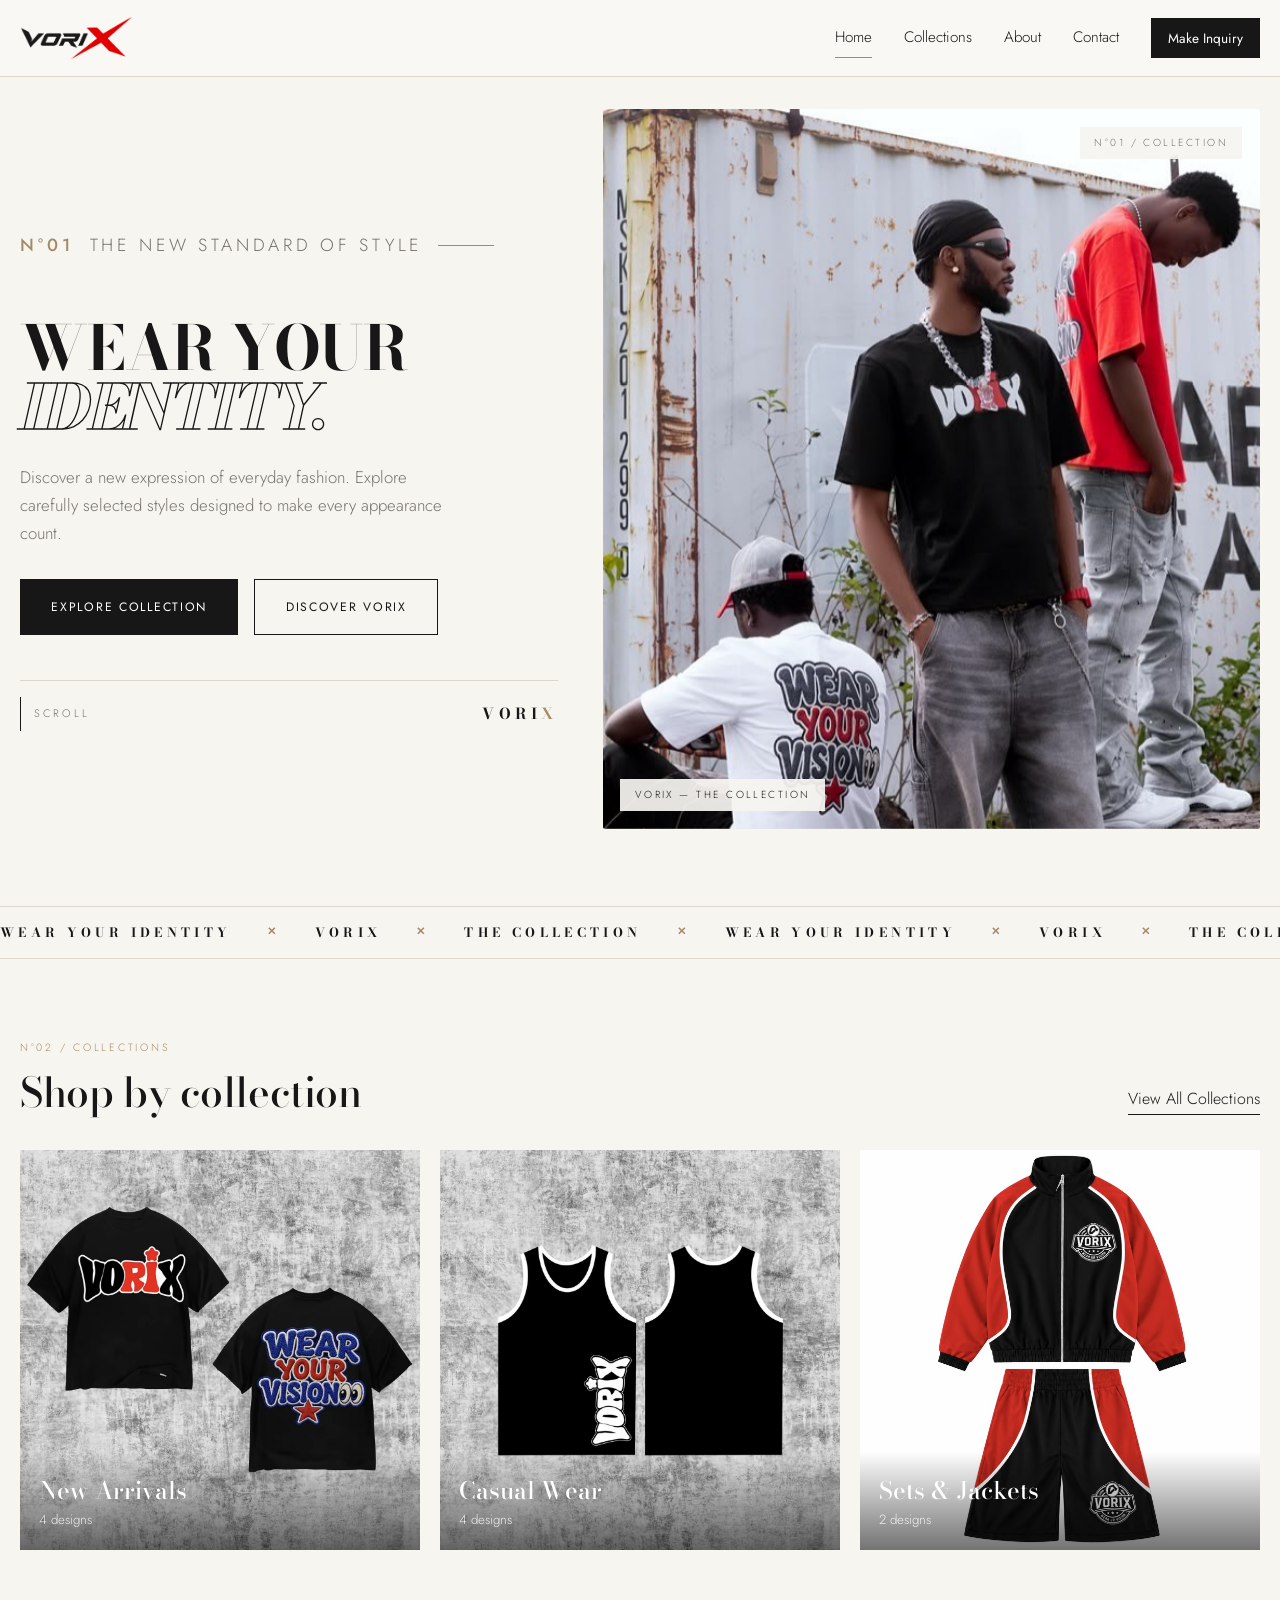
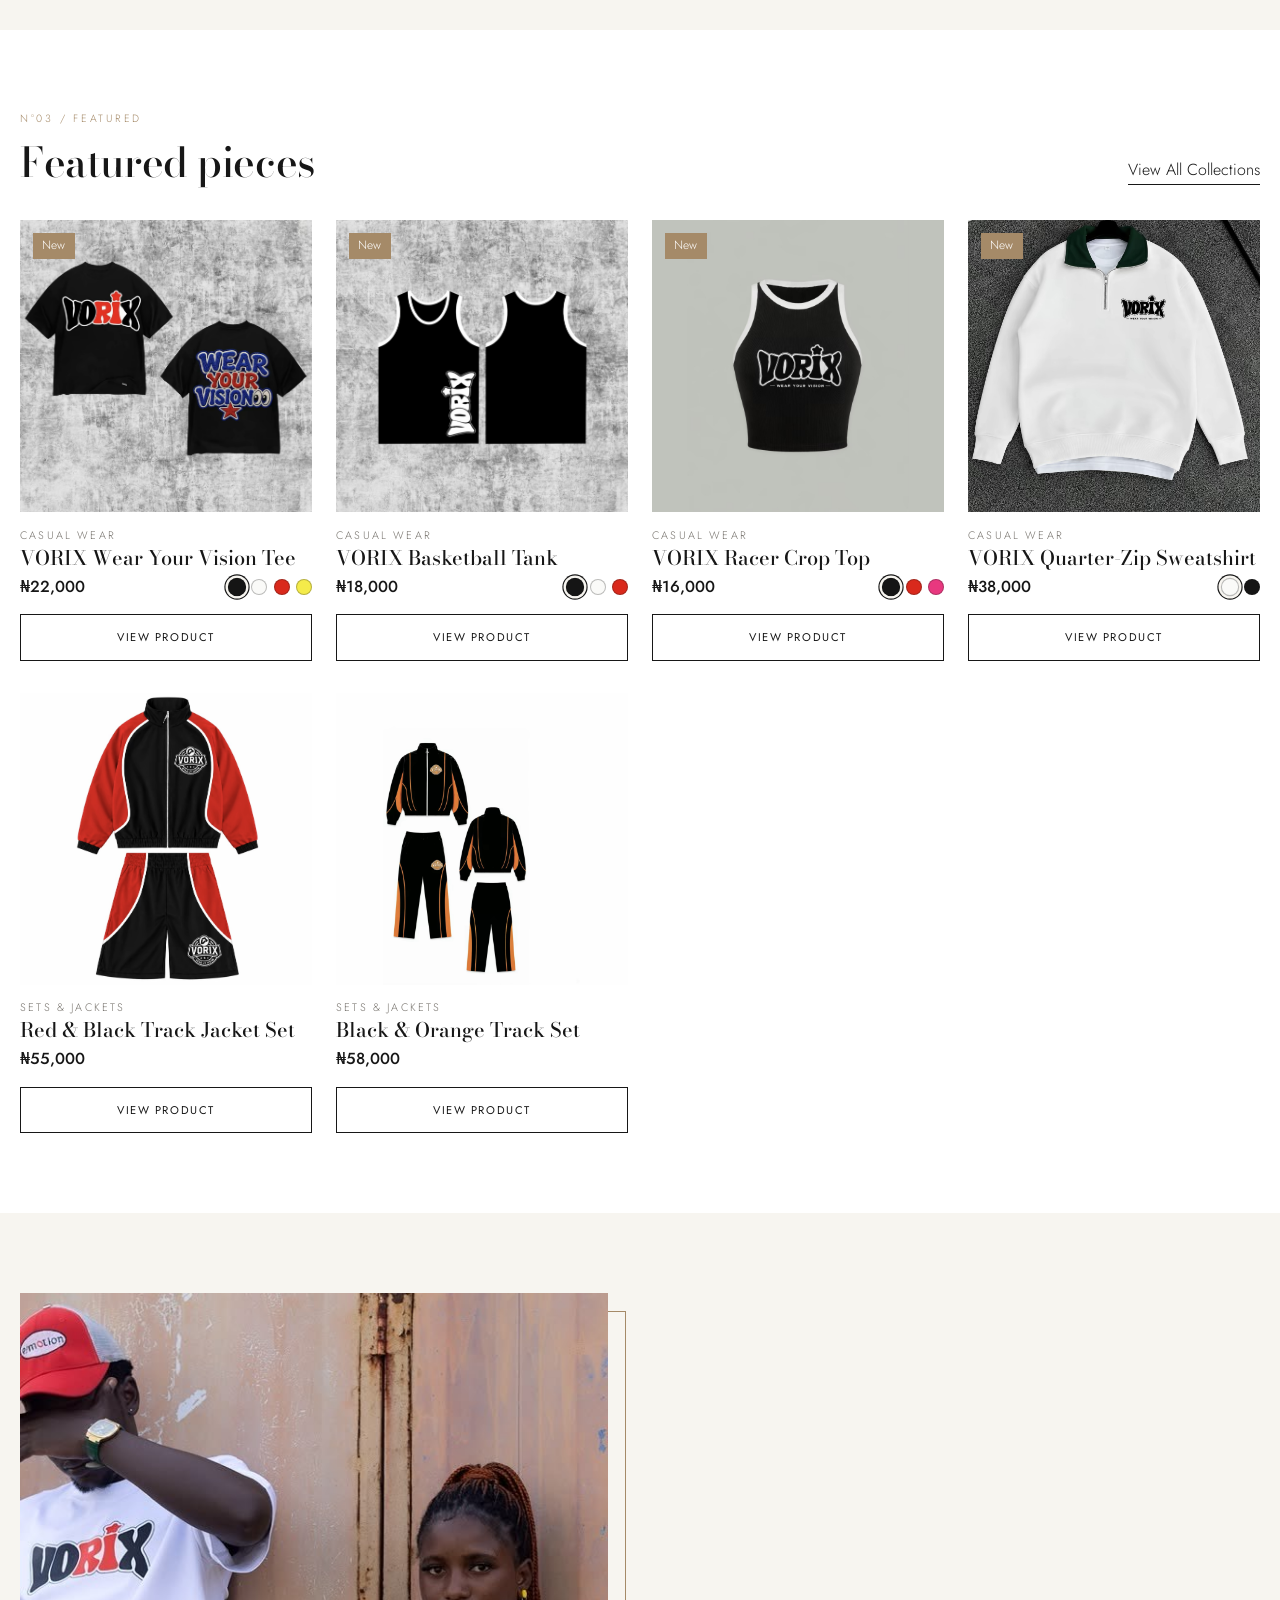
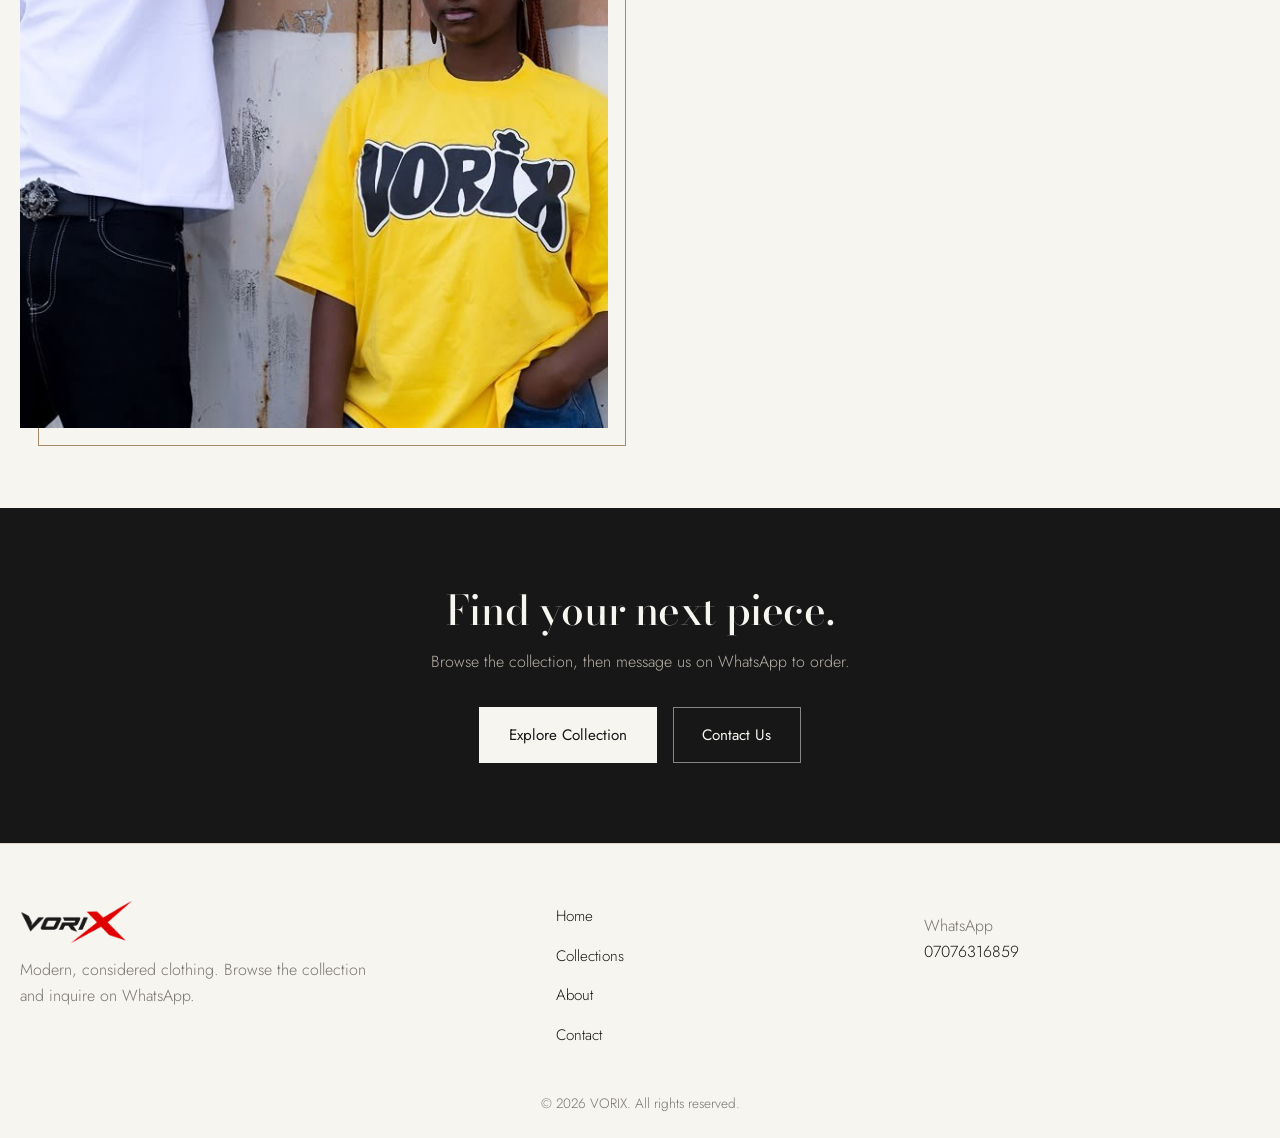
==== index.html @ 51e344a9 "Add files via upload" ====
<!DOCTYPE html>
<html lang="en">
<head>
<meta charset="UTF-8">
<meta name="viewport" content="width=device-width, initial-scale=1">
<title>VORIX | Modern Fashion</title>
<meta name="description" content="VORIX is a modern fashion label. Explore the collection and inquire on WhatsApp.">
<meta property="og:title" content="VORIX | Modern Fashion">
<meta property="og:description" content="VORIX is a modern fashion label. Explore the collection and inquire on WhatsApp.">
<meta property="og:type" content="website">
<meta property="og:image" content="assets/images/hero.jpg">
<link rel="icon" href="assets/icons/favicon.png">
<link rel="preconnect" href="https://fonts.googleapis.com">
<link rel="preconnect" href="https://fonts.gstatic.com" crossorigin>
<link href="https://fonts.googleapis.com/css2?family=Bodoni+Moda:ital,wght@0,500;0,700;1,500;1,700&family=Jost:wght@300;400;500&display=swap" rel="stylesheet">
<link rel="stylesheet" href="css/style.css">

<script>
function imgFallback(i){i.onerror=null;i.src='data:image/svg+xml;utf8,'+encodeURIComponent('<svg xmlns="http://www.w3.org/2000/svg" viewBox="0 0 400 500"><rect width="400" height="500" fill="#E8E2D9"/><text x="200" y="255" text-anchor="middle" font-family="Georgia,serif" font-size="28" letter-spacing="6" fill="#8A8178">VORIX</text></svg>');}
function fitImg(i){var t=i.naturalHeight/i.naturalWidth>1.18;i.classList.toggle('tall',t);i.parentElement.style.background=(t&&i.dataset.bg)?i.dataset.bg:'';}
function logoFallback(i){var s=document.createElement('span');s.className='wordmark';s.textContent='VORIX';i.replaceWith(s);}
</script>
</head>
<body>
<a class="skip" href="#main">Skip to content</a>
<header class="site-header">
  <div class="container bar">
    <a class="logo" href="index.html" aria-label="VORIX home"><img src="assets/images/logo.png" alt="VORIX" onerror="logoFallback(this)"></a>
    <nav id="nav" aria-label="Main">
      <a href="index.html" aria-current="page">Home</a>
      <a href="collections.html" >Collections</a>
      <a href="about.html" >About</a>
      <a href="contact.html" >Contact</a>
      <a class="btn btn-sm nav-cta" href="#" data-wa target="_blank" rel="noopener">Make Inquiry</a>
    </nav>
    <button class="menu-btn" aria-label="Menu" aria-expanded="false" aria-controls="nav"><span></span><span></span></button>
  </div>
</header>
<main id="main">
<section class="hero">
  <div class="hero-grid">
    <div class="hero-text">
      <p class="label a-fade"><b>N°01</b> The new standard of style</p>
      <h1><span class="ln">WEAR YOUR</span><span class="ln"><em>IDENTITY.</em></span></h1>
      <p class="sub">Discover a new expression of everyday fashion. Explore carefully selected styles designed to make every appearance count.</p>
      <div class="btn-row"><a class="btn" href="collections.html">Explore Collection</a><a class="btn btn-ghost" href="about.html">Discover VORIX</a></div>
      <div class="hero-foot"><a class="scroll" href="#shop" aria-label="Scroll to collections"><i></i>Scroll</a><span class="sig">VORI<b>X</b></span></div>
    </div>
    <figure class="hero-photo">
      <img src="assets/images/hero.jpg" alt="VORIX campaign: three models in black, white and red graphic tees in front of a shipping container" onerror="imgFallback(this)">
      <span class="idx">N°01 / Collection</span>
      <figcaption>VORIX — The Collection</figcaption>
    </figure>
  </div>
</section>
<div class="marquee" aria-hidden="true"><div class="track"><span>WEAR YOUR IDENTITY</span><i>✕</i><span>VORIX</span><i>✕</i><span>THE COLLECTION</span><i>✕</i><span>WEAR YOUR IDENTITY</span><i>✕</i><span>VORIX</span><i>✕</i><span>THE COLLECTION</span><i>✕</i><span>WEAR YOUR IDENTITY</span><i>✕</i><span>VORIX</span><i>✕</i><span>THE COLLECTION</span><i>✕</i><span>WEAR YOUR IDENTITY</span><i>✕</i><span>VORIX</span><i>✕</i><span>THE COLLECTION</span><i>✕</i><span>WEAR YOUR IDENTITY</span><i>✕</i><span>VORIX</span><i>✕</i><span>THE COLLECTION</span><i>✕</i><span>WEAR YOUR IDENTITY</span><i>✕</i><span>VORIX</span><i>✕</i><span>THE COLLECTION</span><i>✕</i></div></div>
<section class="section" id="shop"><div class="container">
  <div class="sec-head reveal"><div><span class="eyebrow">N°02 / Collections</span><h2>Shop by collection</h2></div><a class="link" href="collections.html">View All Collections</a></div>
  <div class="tiles" id="home-collections"></div>
</div></section>
<section class="section alt"><div class="container">
  <div class="sec-head reveal"><div><span class="eyebrow">N°03 / Featured</span><h2>Featured pieces</h2></div><a class="link" href="collections.html">View All Collections</a></div>
  <div class="grid" id="home-featured"></div>
</div></section>
<section class="section"><div class="container editorial">
  <div class="ed-img reveal"><img src="assets/images/brand/brand-01.jpg" alt="VORIX brand photography" loading="lazy" onerror="imgFallback(this)"></div>
  <div class="ed-text reveal"><span class="eyebrow">N°04 / The Brand</span><h2>The VORIX point of view</h2>
    <p>VORIX is built on a simple idea: what you wear should say something true about you. Our pieces pair everyday ease with a confident, contemporary edge, so you can dress with intent, whatever the day brings.</p>
    <a class="btn btn-ghost" href="about.html">About VORIX</a></div>
</div></section>
<section class="cta"><div class="container reveal"><h2>Find your next piece.</h2><p>Browse the collection, then message us on WhatsApp to order.</p>
  <div class="btn-row center"><a class="btn" href="collections.html">Explore Collection</a><a class="btn btn-ghost" href="contact.html">Contact Us</a></div></div></section>
</main>
<footer class="site-footer">
  <div class="container foot">
    <div><a class="logo" href="index.html"><img src="assets/images/logo.png" alt="VORIX" onerror="logoFallback(this)"></a>
      <p>Modern, considered clothing. Browse the collection and inquire on WhatsApp.</p></div>
    <nav aria-label="Footer"><a href="index.html">Home</a><a href="collections.html">Collections</a><a href="about.html">About</a><a href="contact.html">Contact</a></nav>
    <div><p>WhatsApp</p><a href="#" data-wa target="_blank" rel="noopener">07076316859</a></div>
  </div>
  <p class="copy">© <span class="year"></span> VORIX. All rights reserved.</p>
</footer>
<script src="js/products.js"></script>
<script src="js/main.js"></script>

</body>
</html>
---- css/style.css ----
:root{--bg:#FAF8F5;--ink:#1A1A1A;--stone:#6F675F;--sand:#E8E2D9;--line:#DDD6CC;--max:1280px}
*{box-sizing:border-box;margin:0}html{scroll-behavior:smooth}
body{font:300 1rem/1.65 Jost,system-ui,sans-serif;background:var(--bg);color:var(--ink);overflow-x:hidden}
img{display:block;max-width:100%}a{color:inherit;text-decoration:none}
h1,h2,h3{font-family:"Bodoni Moda",Georgia,serif;font-weight:500;line-height:1.1}
h1{font-size:clamp(2.8rem,6vw,5rem)}h2{font-size:clamp(1.8rem,3.2vw,2.6rem)}h3{font-size:1.3rem}
.container{width:min(100% - 2.5rem,var(--max));margin-inline:auto}
.muted{color:var(--stone);font-size:.9rem}
:focus-visible{outline:2px solid var(--ink);outline-offset:3px}
.skip{position:absolute;left:-999px}.skip:focus{left:1rem;top:1rem;background:#fff;padding:.5rem;z-index:99}
.site-header{position:sticky;top:0;z-index:50;background:rgba(250,248,245,.94);backdrop-filter:blur(8px);border-bottom:1px solid var(--line)}
.bar{display:flex;align-items:center;justify-content:space-between;height:76px}
.logo img{height:44px;width:auto}.wordmark{font:500 1.6rem "Bodoni Moda",serif;letter-spacing:.35em}
nav{display:flex;align-items:center;gap:2rem}nav a{font-size:.95rem;padding:.25rem 0;border-bottom:1px solid transparent;transition:border-color .25s}
nav a:hover,nav a[aria-current]{border-color:var(--ink)}nav a.btn{border:1px solid var(--ink)}
.btn{display:inline-block;background:var(--ink);color:#fff;padding:.9rem 1.8rem;border:1px solid var(--ink);font-weight:400;cursor:pointer;font-family:inherit;font-size:.95rem;transition:background .25s,color .25s}
.btn:hover{background:transparent;color:var(--ink)}.btn-ghost{background:transparent;color:var(--ink)}.btn-ghost:hover{background:var(--ink);color:#fff}
.btn-sm{padding:.5rem 1rem;font-size:.85rem}nav a.btn:hover{border-color:var(--ink)}
.btn-row{display:flex;gap:1rem;flex-wrap:wrap}.center{justify-content:center}
.link{border-bottom:1px solid var(--ink);padding-bottom:1px}
.menu-btn{display:none;background:none;border:0;width:40px;height:40px;cursor:pointer;position:relative}
.menu-btn span{position:absolute;left:8px;right:8px;height:1.5px;background:var(--ink);transition:transform .3s}
.menu-btn span:first-child{top:15px}.menu-btn span:last-child{top:23px}
.menu-btn[aria-expanded=true] span:first-child{transform:translateY(4px) rotate(45deg)}.menu-btn[aria-expanded=true] span:last-child{transform:translateY(-4px) rotate(-45deg)}
.hero{padding:2.5rem 0 4rem}.hero-grid{display:grid;grid-template-columns:1fr 1.1fr;gap:4rem;align-items:center}
.hero-text p{margin:1.5rem 0 2rem;max-width:30rem;color:var(--stone);font-size:1.1rem}
.hero-img{aspect-ratio:4/5;max-height:80vh;overflow:hidden;background:var(--sand)}.hero-img img{width:100%;height:100%;object-fit:cover;object-position:center top}
.section{padding:5rem 0}.alt{background:#fff}
.sec-head{display:flex;justify-content:space-between;align-items:baseline;gap:1rem;margin-bottom:2.2rem}
.tiles{display:grid;grid-template-columns:repeat(auto-fit,minmax(220px,1fr));gap:1.25rem}
.tile{position:relative;aspect-ratio:3/4;overflow:hidden;background:var(--sand)}
.tile img,.card-img img{width:100%;height:100%;object-fit:cover;transition:transform .8s ease}
.tile:hover img,.card:hover .card-img img{transform:scale(1.05)}
.tile-text{position:absolute;inset:auto 0 0;padding:1.2rem;color:#fff;background:linear-gradient(transparent,rgba(0,0,0,.55));display:flex;flex-direction:column}
.tile-text strong{font:500 1.5rem "Bodoni Moda",serif}.tile-text small{opacity:.85}
.grid{display:grid;grid-template-columns:repeat(4,1fr);gap:2rem 1.5rem}
.card-img{display:block;position:relative;aspect-ratio:3/4;overflow:hidden;background:var(--sand)}
.tag{position:absolute;top:.8rem;left:.8rem;background:var(--bg);font-size:.75rem;padding:.2rem .6rem}
.card-body{padding-top:.9rem}.card-body h3{margin:.15rem 0 .3rem}.price{font-weight:500}.avail{font-size:.85rem;color:var(--stone)}
.card-actions{display:flex;align-items:center;justify-content:space-between;gap:.5rem;margin-top:.9rem;flex-wrap:wrap}
.editorial{display:grid;grid-template-columns:1fr 1fr;gap:4rem;align-items:center}
.ed-img{aspect-ratio:4/5;overflow:hidden;background:var(--sand)}.ed-img img{width:100%;height:100%;object-fit:cover}
.ed-text p{margin:1.2rem 0 2rem;max-width:30rem;color:var(--stone)}
.cta{background:var(--sand);text-align:center;padding:5rem 0}.cta p{margin:1rem 0 2rem;color:var(--stone)}
.site-footer{border-top:1px solid var(--line);padding:3.5rem 0 1.5rem}
.foot{display:grid;grid-template-columns:1.5fr 1fr 1fr;gap:2rem}.foot p{color:var(--stone);margin-top:.8rem;max-width:22rem}
.foot nav{flex-direction:column;align-items:flex-start;gap:.4rem}.foot a:hover{text-decoration:underline}
.copy{text-align:center;margin-top:2.5rem;font-size:.85rem;color:var(--stone)}
.reveal{opacity:0;transform:translateY(16px);transition:opacity .7s ease,transform .7s ease}.reveal.in{opacity:1;transform:none}
@media(max-width:1000px){.grid{grid-template-columns:repeat(3,1fr)}}
@media(max-width:820px){
 .menu-btn{display:block}
 nav{position:absolute;top:76px;left:0;right:0;background:var(--bg);flex-direction:column;align-items:flex-start;padding:0 1.25rem;gap:1.2rem;max-height:0;overflow:hidden;border-bottom:1px solid transparent;transition:max-height .35s ease,padding .35s}
 nav.open{max-height:420px;padding:1.5rem 1.25rem;border-color:var(--line)}
 .hero-grid,.editorial{grid-template-columns:1fr;gap:2rem}.hero-img{max-height:none;order:-1}
 .grid{grid-template-columns:repeat(2,1fr);gap:1.5rem 1rem}.foot{grid-template-columns:1fr}.section{padding:3.5rem 0}
 .tiles{grid-template-columns:repeat(2,1fr)}
}
@media(max-width:480px){.btn-row .btn{flex:1;text-align:center}.card-actions .btn{flex:1;text-align:center}}
@media(prefers-reduced-motion:reduce){html{scroll-behavior:auto}*{transition:none!important}.reveal{opacity:1;transform:none}}
:root{--red:#D80000}
.tag{background:var(--red);color:#fff}
.link:hover,.tile:hover strong{color:var(--red)}.link:hover{border-color:var(--red)}
nav a:hover,nav a[aria-current]{border-color:var(--red)}
.hero-img img{object-position:center 30%}
.card-body h3{font-size:1.25rem}
@media(max-width:480px){.logo img{height:38px}}

/* ===== Premium palette + hero (art-directed) ===== */
:root{--bg:#F7F5F0;--ink:#171717;--stone:#77736D;--bronze:#A58A68;--display:"Bodoni Moda",Georgia,serif}
.tag{background:var(--bronze)}
.link:hover,.tile:hover strong{color:var(--bronze)}.link:hover{border-color:var(--bronze)}
nav a:hover,nav a[aria-current]{border-color:var(--bronze)}
h1,h2{letter-spacing:-.01em}
.hero{padding:clamp(1.25rem,2.5vw,2.25rem) 0 clamp(3rem,6vw,5rem)}
.hero-grid{display:grid;grid-template-columns:45fr 55fr;gap:clamp(1.5rem,3.5vw,4rem);width:min(100% - 2.5rem,1560px);margin-inline:auto;min-height:clamp(560px,80vh,880px);align-items:stretch}
.hero-text{display:flex;flex-direction:column;justify-content:center;min-width:0;padding:.5rem 0}
.label{display:flex;align-items:center;gap:1rem;font-size:.7rem;letter-spacing:.28em;text-transform:uppercase;color:var(--stone)}
.label b{color:var(--bronze);font-weight:500}.label::after{content:"";height:1px;width:56px;background:var(--bronze)}
.hero h1{font-family:var(--display);font-weight:700;font-size:clamp(2.5rem,5.2vw,6.2rem);line-height:.96;letter-spacing:-.02em;margin:1.7rem 0}
.hero h1 .ln{display:block;white-space:nowrap}
.hero h1 em{font-style:italic;color:transparent;-webkit-text-stroke:1.3px var(--ink)}
.hero .sub{max-width:28rem;color:var(--stone);font-size:1.05rem;margin:0 0 2rem}
.hero .btn{text-transform:uppercase;letter-spacing:.14em;font-size:.76rem;padding:1.05rem 1.9rem}
.hero-foot{display:flex;align-items:center;justify-content:space-between;margin-top:clamp(2rem,5vh,3.5rem);padding-top:1rem;border-top:1px solid var(--line);font-size:.68rem;letter-spacing:.28em;text-transform:uppercase;color:var(--stone)}
.scroll{display:flex;align-items:center;gap:.8rem}.scroll i{display:block;width:1px;height:34px;background:var(--ink);transform-origin:top;animation:drop 2.4s ease-in-out infinite}
.sig{font-family:var(--display);font-weight:700;font-size:.95rem;letter-spacing:.3em;color:var(--ink)}.sig b{color:var(--bronze)}
.hero-photo{position:relative;margin:0;overflow:hidden;border-radius:2px;background:var(--sand);min-height:420px}
.hero-photo img{position:absolute;inset:0;width:100%;height:100%;object-fit:cover;object-position:center 42%}
.hero-photo figcaption,.hero-photo .idx{position:absolute;background:rgba(247,245,240,.93);color:var(--ink);font-size:.64rem;letter-spacing:.24em;text-transform:uppercase;padding:.5rem .9rem}
.hero-photo figcaption{left:1.1rem;bottom:1.1rem}.hero-photo .idx{right:1.1rem;top:1.1rem;color:var(--stone)}
@keyframes up{from{opacity:0;transform:translateY(22px)}to{opacity:1;transform:none}}
@keyframes fade{from{opacity:0}to{opacity:1}}
@keyframes wipe{from{clip-path:inset(0 0 100% 0)}to{clip-path:inset(0)}}
@keyframes zoom{from{transform:scale(1.08)}to{transform:none}}
@keyframes drop{0%{transform:scaleY(0)}55%{transform:scaleY(1);opacity:1}100%{transform:scaleY(1);opacity:0}}
.label{animation:fade .8s .1s both}
.hero h1 .ln:nth-child(1){animation:up .9s .3s both}.hero h1 .ln:nth-child(2){animation:up .9s .45s both}
.hero .sub{animation:up .8s .7s both}.hero .btn-row{animation:up .8s .85s both}.hero-foot{animation:fade 1s 1.1s both}
.hero-photo{animation:wipe 1.2s .35s cubic-bezier(.7,0,.2,1) both}.hero-photo img{animation:zoom 1.8s .35s ease-out both}
@media(max-width:820px){
 .hero-grid{grid-template-columns:1fr;min-height:0;gap:1.75rem}
 .hero h1{font-size:clamp(2.4rem,11vw,4.2rem);margin:1.2rem 0}
 .hero-photo{aspect-ratio:4/5;min-height:0}.hero-foot .scroll{display:none}.hero-foot{margin-top:1.5rem}
}
@media(prefers-reduced-motion:reduce){.hero *,.hero-photo,.label{animation:none!important}}
.hero-grid{width:min(100% - 2.5rem,var(--max))}
.hero h1{font-size:clamp(2.5rem,4.8vw,5.6rem)}
.label{font-size:.66rem;letter-spacing:.22em;white-space:nowrap}
@media(max-width:820px){.label{white-space:normal;line-height:1.6}.label::after{display:none}.hero h1{font-size:clamp(2.4rem,11vw,4.2rem)}}

/* ===== Premium enhancement pass ===== */
body{animation:fade .6s both}
.eyebrow{display:block;font-size:.66rem;letter-spacing:.26em;text-transform:uppercase;color:var(--bronze);margin-bottom:.8rem}
.site-header{transition:box-shadow .3s}.site-header.scrolled{box-shadow:0 8px 28px rgba(23,23,23,.07)}
nav a:not(.btn){position:relative;border-bottom:0!important}
nav a:not(.btn)::after{content:"";position:absolute;left:0;right:0;bottom:-3px;height:1px;background:var(--bronze);transform:scaleX(0);transform-origin:left;transition:transform .35s}
nav a:not(.btn):hover::after,nav a[aria-current]::after{transform:scaleX(1)}
.marquee{border-block:1px solid var(--line);overflow:hidden;padding:.95rem 0}
.track{display:flex;width:max-content;animation:slide 40s linear infinite}
.track span,.track i{white-space:nowrap;padding-right:2.2rem;font-family:var(--display);font-weight:700;font-size:.8rem;letter-spacing:.34em}
.track i{font-style:normal;color:var(--bronze);font-size:.7rem}
@keyframes slide{to{transform:translateX(-50%)}}
.sec-head h2{margin:0}.sec-head{align-items:flex-end}
.tile-text strong::after{content:" →";opacity:0;margin-left:-.5em;transition:opacity .3s,margin .3s}
.tile:hover .tile-text strong::after{opacity:1;margin-left:0}
.card-img::after{content:"View details";position:absolute;inset:auto 0 0;padding:.85rem;text-align:center;background:rgba(247,245,240,.94);font-size:.64rem;letter-spacing:.24em;text-transform:uppercase;transform:translateY(100%);transition:transform .35s ease}
.card:hover .card-img::after{transform:none}
@media(hover:none){.card-img::after{display:none}}
.card-body .muted{font-size:.68rem;letter-spacing:.2em;text-transform:uppercase}
.card-actions .link{font-size:.7rem;letter-spacing:.16em;text-transform:uppercase}
.card-actions .btn{text-transform:uppercase;letter-spacing:.12em;font-size:.66rem}
.ed-img{position:relative;overflow:visible;isolation:isolate}
.ed-img::before{content:"";position:absolute;inset:1.1rem -1.1rem -1.1rem 1.1rem;border:1px solid var(--bronze);z-index:-1}
.ed-img img{aspect-ratio:4/5}
.ed-text .eyebrow{margin-bottom:1rem}
.cta{background:var(--ink);color:var(--bg)}.cta p{color:#B9B3A9}
.cta .btn{background:var(--bg);color:var(--ink);border-color:var(--bg)}.cta .btn:hover{background:transparent;color:var(--bg)}
.cta .btn-ghost{background:transparent;color:var(--bg);border-color:rgba(247,245,240,.5)}.cta .btn-ghost:hover{background:var(--bg);color:var(--ink)}
.page-head{border-bottom:1px solid var(--line);margin-bottom:2.5rem;padding-bottom:3rem!important}
.page-head h1{text-transform:uppercase}
@media(max-width:820px){.ed-img::before{inset:.8rem -.8rem -.8rem .8rem}.sec-head{flex-wrap:wrap}}
@media(prefers-reduced-motion:reduce){body,.track{animation:none!important}}

/* ===== Colour-variant cards ===== */
.card-img{aspect-ratio:1/1}.tile{aspect-ratio:1/1}
.card-img img,.tile img{object-fit:cover}
.card-img img.tall,.tile img.tall{object-fit:contain}
.card-img::after{display:none}
.row{display:flex;justify-content:space-between;align-items:center;gap:.6rem;margin:.2rem 0 0}
.dots{display:flex;align-items:center;gap:.4rem}
.dot{width:16px;height:16px;border-radius:50%;border:1px solid rgba(23,23,23,.28);padding:0;cursor:pointer;transition:transform .2s,box-shadow .2s}
.dot:hover,.dot.on{transform:scale(1.15);box-shadow:0 0 0 2px var(--bg),0 0 0 3px var(--ink)}
.more{font-size:.72rem;color:var(--stone)}
.btn-block{display:block;width:100%;text-align:center;margin-top:.9rem;text-transform:uppercase;letter-spacing:.14em;font-size:.7rem;padding:.8rem 1rem}
body.lock{overflow:hidden}
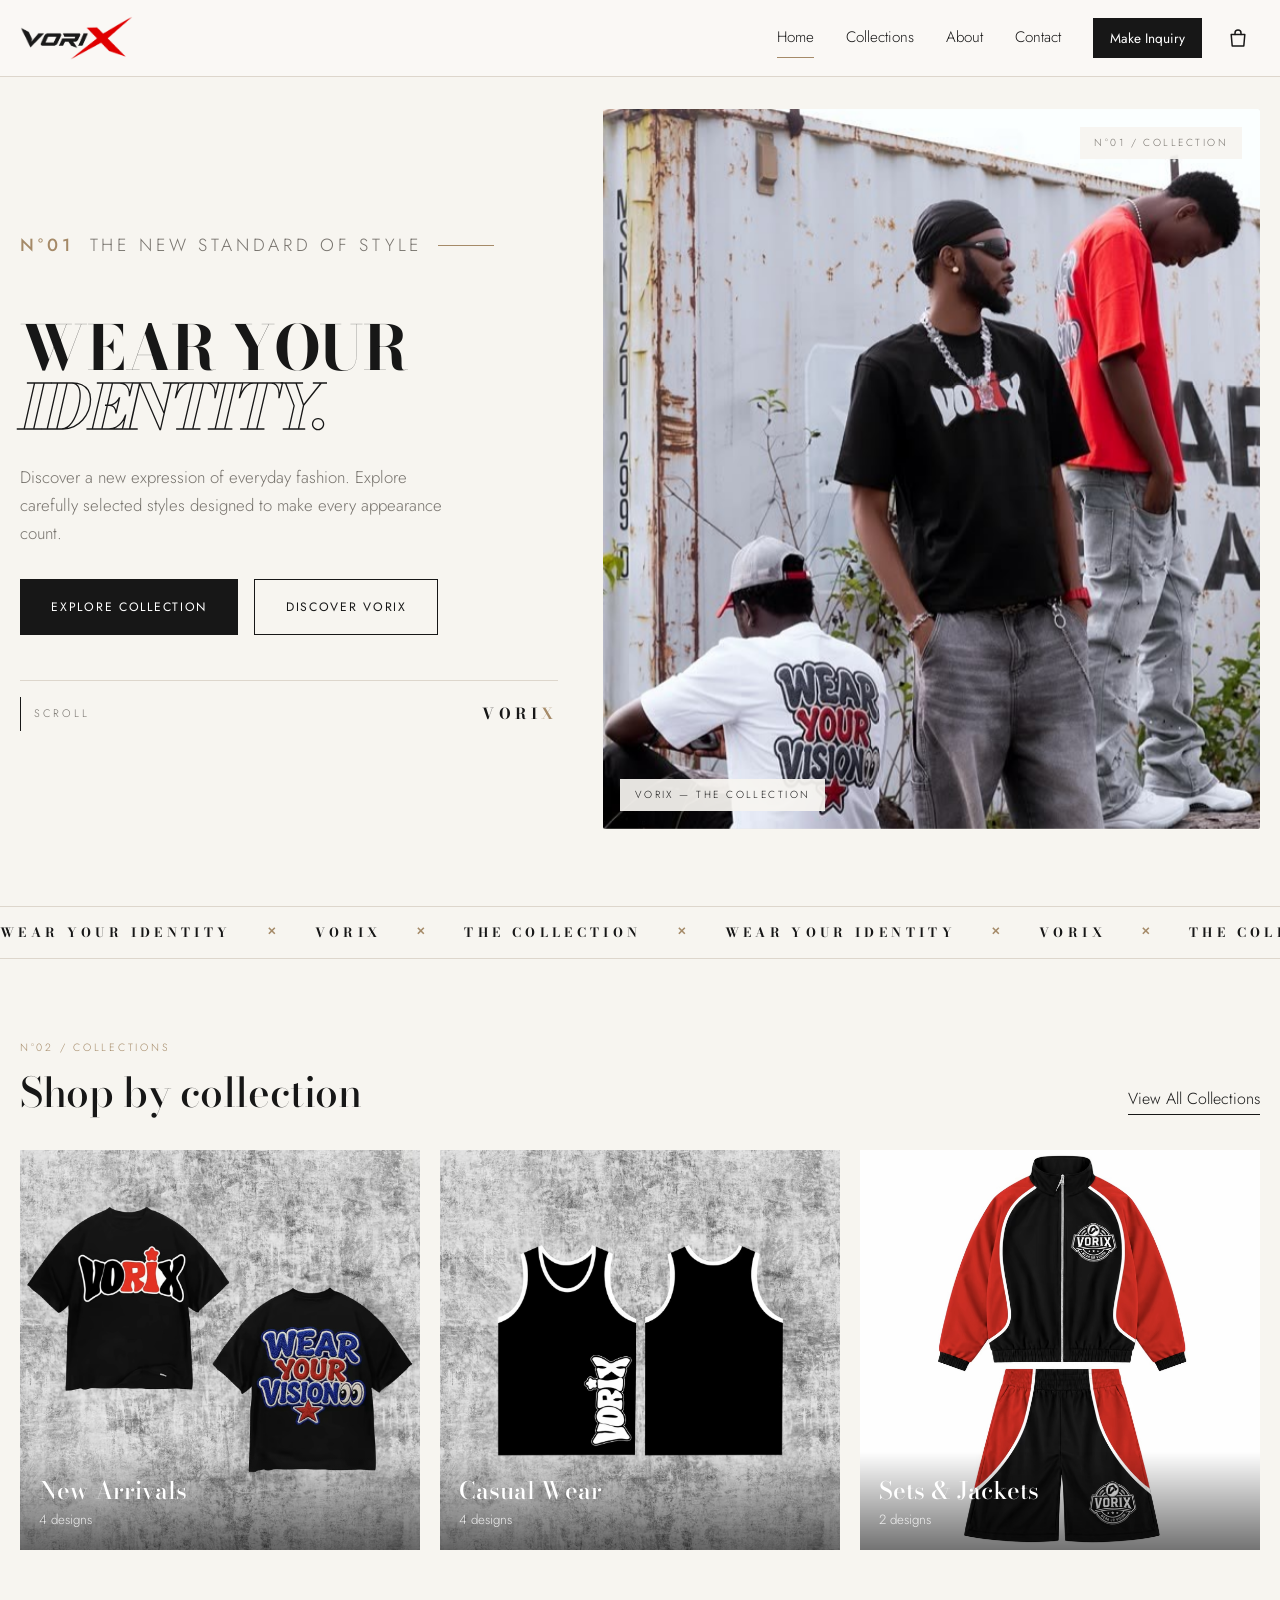
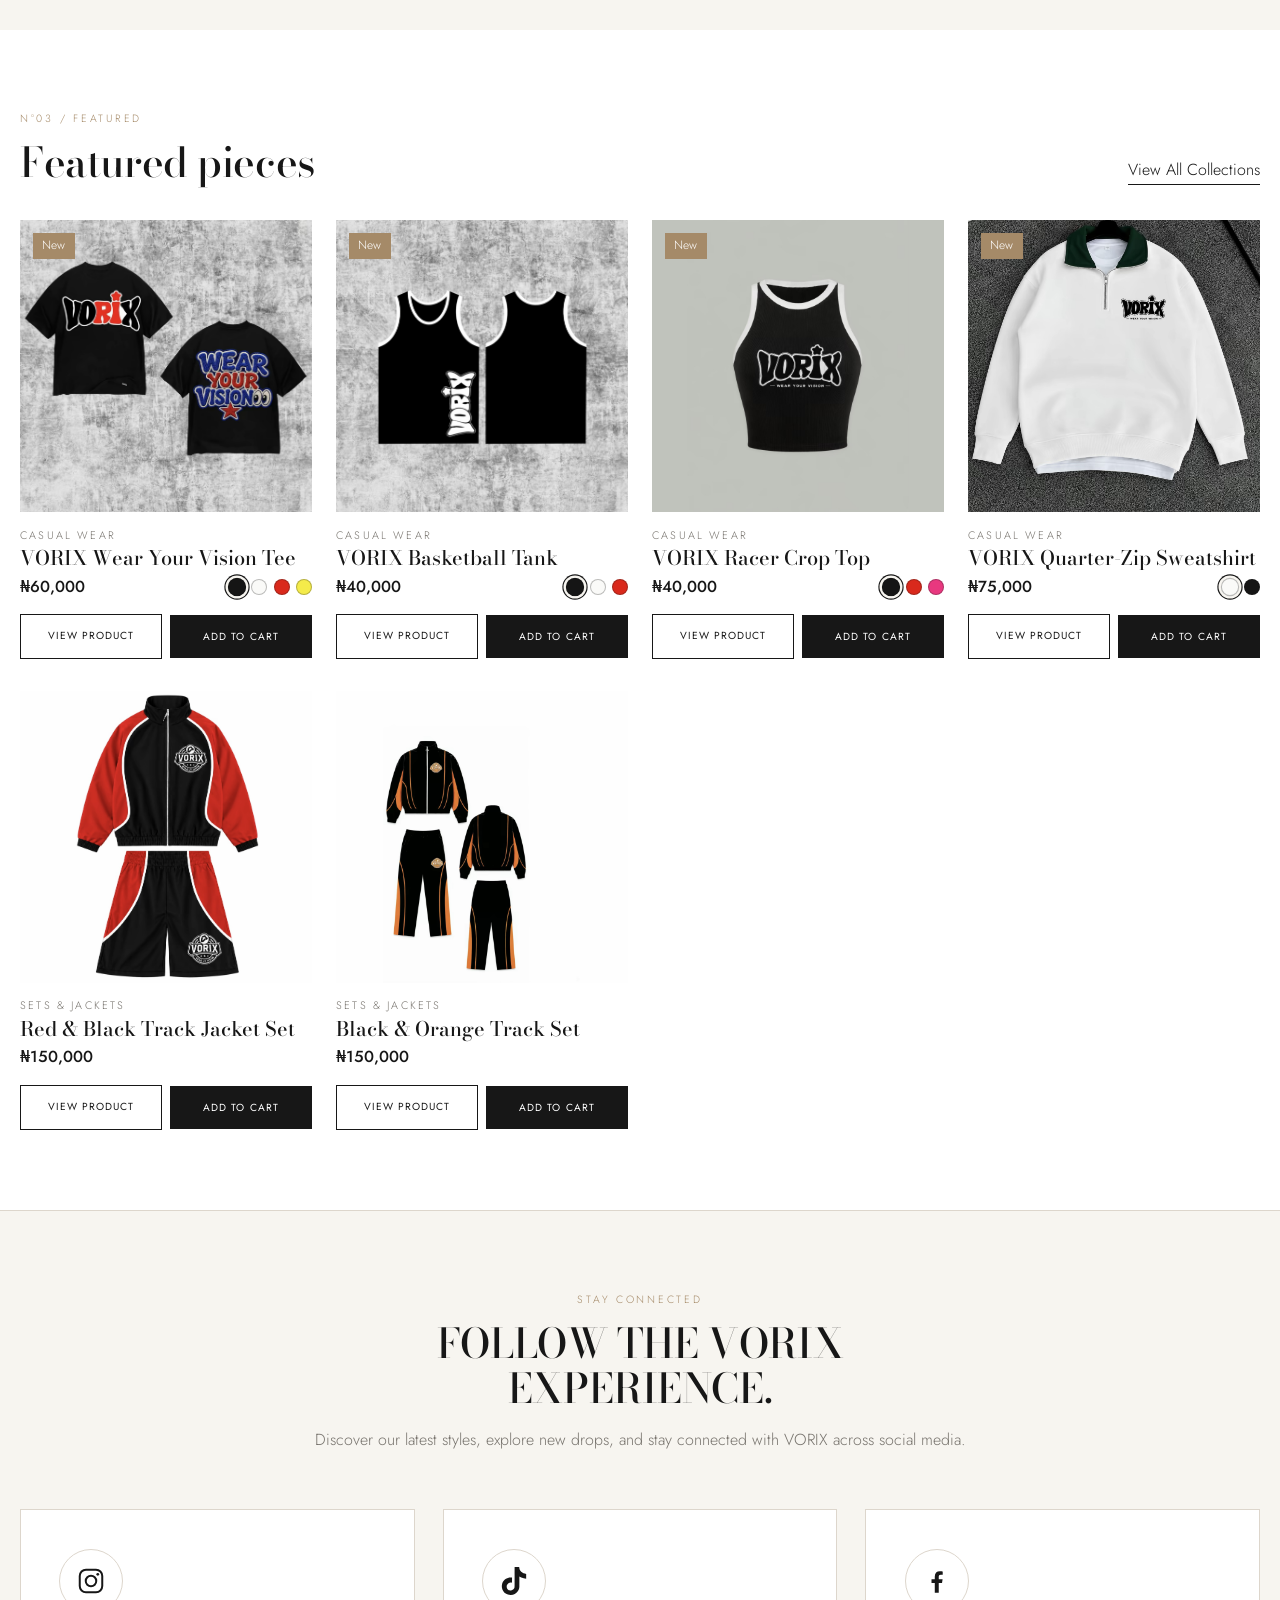
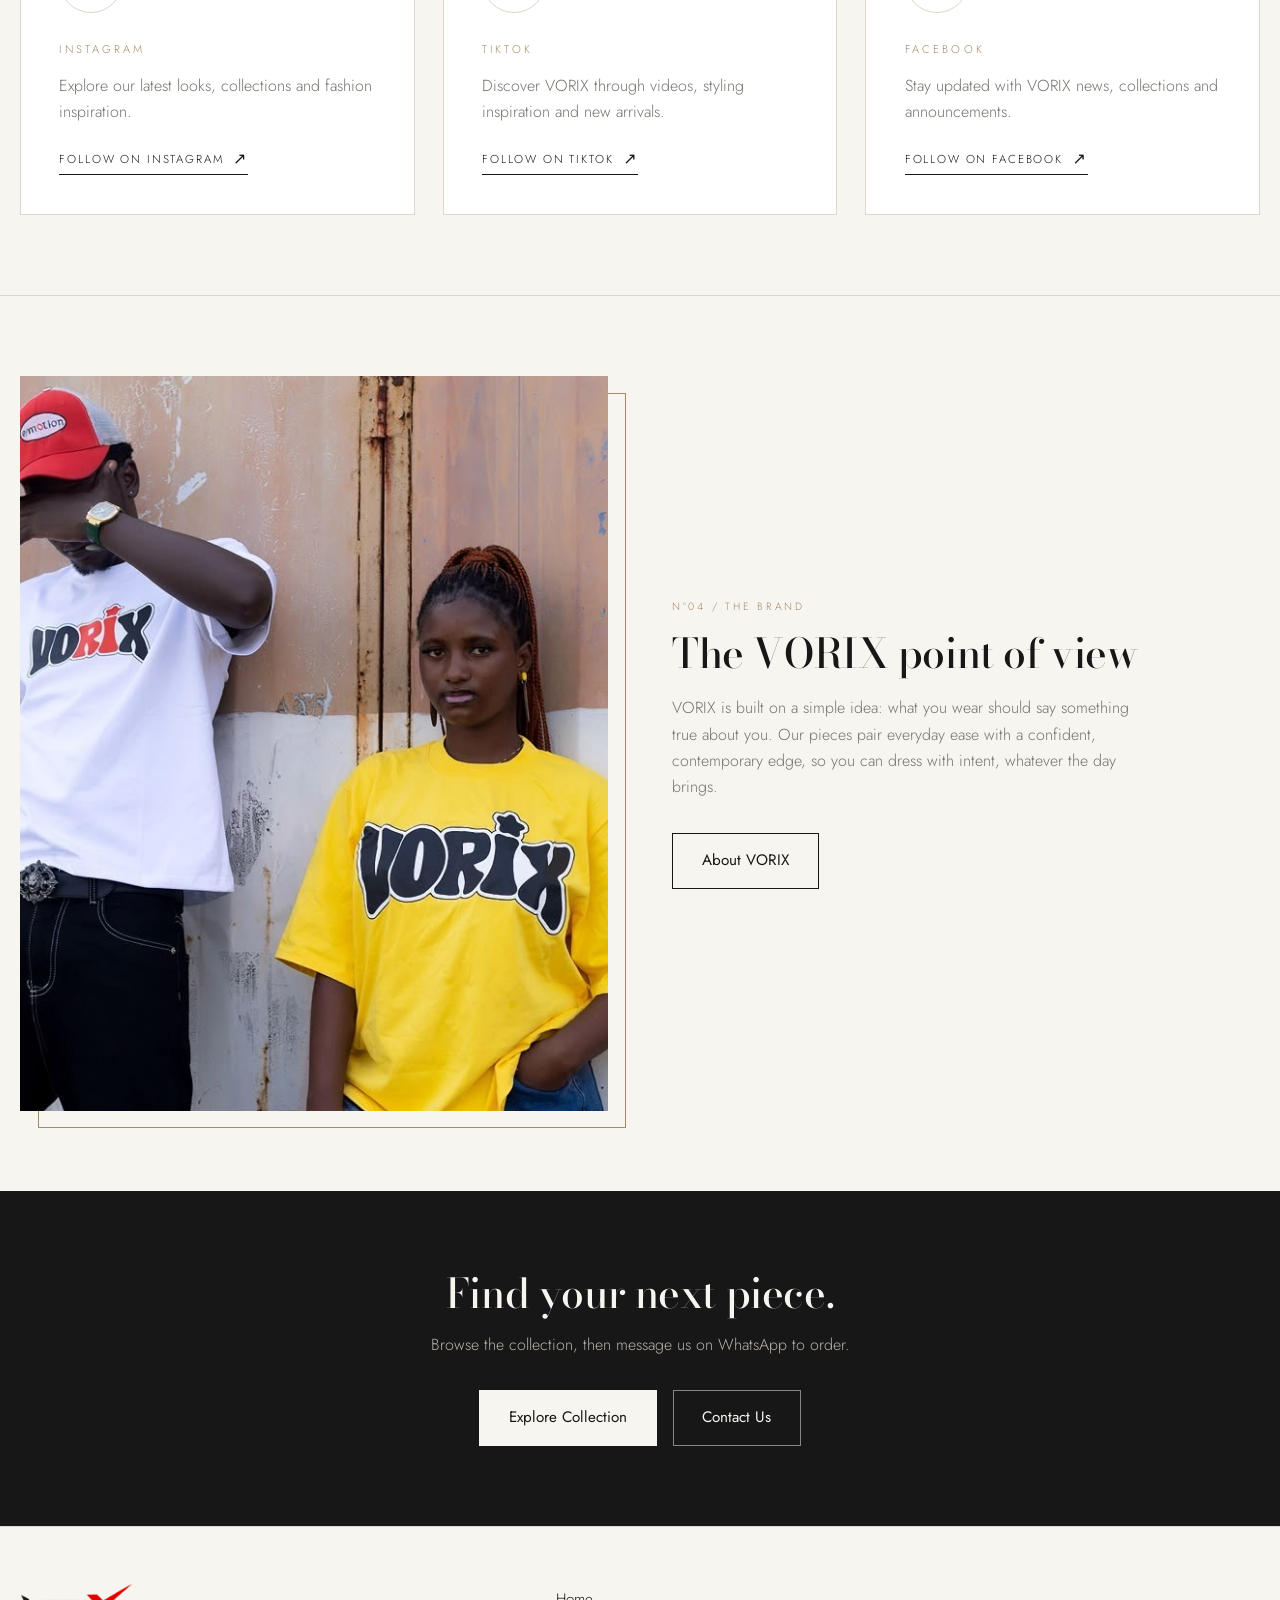
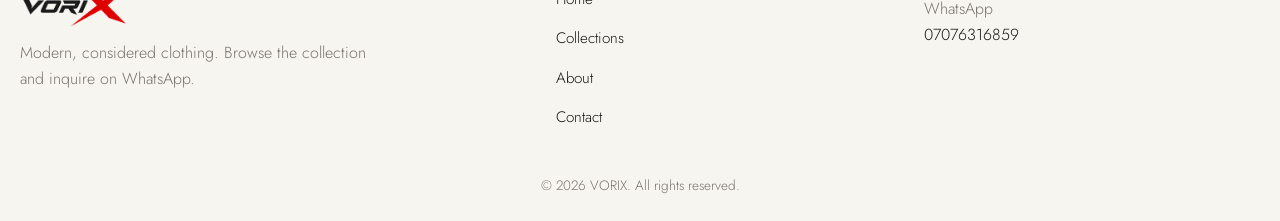
==== commit ded2f45c: "Add files via upload" ====
--- a/index.html
+++ b/index.html
@@ -33,6 +33,7 @@
       <a href="contact.html" >Contact</a>
       <a class="btn btn-sm nav-cta" href="#" data-wa target="_blank" rel="noopener">Make Inquiry</a>
     </nav>
+    <a class="cart-link" href="cart.html" aria-label="Shopping bag, empty"><svg viewBox="0 0 24 24" width="24" height="24" fill="none" stroke="currentColor" stroke-width="1.5" stroke-linecap="round" stroke-linejoin="round" aria-hidden="true" focusable="false"><path d="M5.2 8.5h13.6l-1 11.5H6.2l-1-11.5z"/><path d="M9 8.5V7a3 3 0 0 1 6 0v1.5"/></svg><span class="cart-badge" hidden>0</span></a>
     <button class="menu-btn" aria-label="Menu" aria-expanded="false" aria-controls="nav"><span></span><span></span></button>
   </div>
 </header>
@@ -62,6 +63,30 @@
   <div class="sec-head reveal"><div><span class="eyebrow">N°03 / Featured</span><h2>Featured pieces</h2></div><a class="link" href="collections.html">View All Collections</a></div>
   <div class="grid" id="home-featured"></div>
 </div></section>
+<section class="section social" id="social" aria-labelledby="social-title"><div class="container">
+  <div class="soc-head reveal"><span class="eyebrow">STAY CONNECTED</span><h2 id="social-title">FOLLOW THE VORIX EXPERIENCE.</h2>
+    <p>Discover our latest styles, explore new drops, and stay connected with VORIX across social media.</p></div>
+  <div class="soc-grid">
+    <a class="soc-card reveal" data-social="instagram" href="https://www.instagram.com/" target="_blank" rel="noopener noreferrer" aria-label="Follow VORIX on Instagram, opens in a new tab">
+      <span class="soc-icon"><svg viewBox="0 0 24 24" width="30" height="30" fill="none" stroke="currentColor" stroke-width="1.6" stroke-linecap="round" stroke-linejoin="round" aria-hidden="true" focusable="false"><rect x="3" y="3" width="18" height="18" rx="5"/><circle cx="12" cy="12" r="4.2"/><circle cx="17.4" cy="6.6" r="1.1" fill="currentColor" stroke="none"/></svg></span>
+      <span class="soc-name">INSTAGRAM</span>
+      <span class="soc-text">Explore our latest looks, collections and fashion inspiration.</span>
+      <span class="soc-cta">Follow on Instagram <b aria-hidden="true">&#8599;</b></span>
+    </a>
+    <a class="soc-card reveal" data-social="tiktok" href="https://www.tiktok.com/" target="_blank" rel="noopener noreferrer" aria-label="Follow VORIX on TikTok, opens in a new tab">
+      <span class="soc-icon"><svg viewBox="0 0 24 24" width="28" height="28" fill="currentColor" aria-hidden="true" focusable="false"><path d="M12.53.02c1.31-.02 2.61-.01 3.91-.02.08 1.53.63 3.09 1.75 4.17 1.12 1.11 2.7 1.62 4.24 1.79v4.03c-1.44-.05-2.89-.35-4.2-.97-.57-.26-1.1-.59-1.62-.93-.01 2.92.01 5.84-.02 8.75-.08 1.4-.54 2.79-1.35 3.94-1.31 1.92-3.58 3.17-5.91 3.21-1.43.08-2.86-.31-4.08-1.03-2.02-1.19-3.44-3.37-3.65-5.71-.02-.5-.03-1-.01-1.49.18-1.9 1.12-3.72 2.58-4.96 1.66-1.44 3.98-2.13 6.15-1.72.02 1.48-.04 2.96-.04 4.44-.99-.32-2.15-.23-3.02.37-.63.41-1.11 1.04-1.36 1.75-.21.51-.15 1.07-.14 1.61.24 1.64 1.82 3.02 3.5 2.87 1.12-.01 2.19-.66 2.77-1.61.19-.33.4-.67.41-1.06.1-1.79.06-3.57.07-5.36.01-4.03-.01-8.05.02-12.07z"/></svg></span>
+      <span class="soc-name">TIKTOK</span>
+      <span class="soc-text">Discover VORIX through videos, styling inspiration and new arrivals.</span>
+      <span class="soc-cta">Follow on TikTok <b aria-hidden="true">&#8599;</b></span>
+    </a>
+    <a class="soc-card reveal" data-social="facebook" href="https://www.facebook.com/" target="_blank" rel="noopener noreferrer" aria-label="Follow VORIX on Facebook, opens in a new tab">
+      <span class="soc-icon"><svg viewBox="0 0 24 24" width="28" height="28" fill="currentColor" aria-hidden="true" focusable="false"><path d="M13.5 22v-8.2h2.8l.5-3.3h-3.3V8.4c0-.95.4-1.7 1.8-1.7h1.6V3.8c-.3 0-1.3-.15-2.5-.15-2.6 0-4.3 1.6-4.3 4.4v2.45H7.3v3.3h2.8V22h3.4z"/></svg></span>
+      <span class="soc-name">FACEBOOK</span>
+      <span class="soc-text">Stay updated with VORIX news, collections and announcements.</span>
+      <span class="soc-cta">Follow on Facebook <b aria-hidden="true">&#8599;</b></span>
+    </a>
+  </div>
+</div></section>
 <section class="section"><div class="container editorial">
   <div class="ed-img reveal"><img src="assets/images/brand/brand-01.jpg" alt="VORIX brand photography" loading="lazy" onerror="imgFallback(this)"></div>
   <div class="ed-text reveal"><span class="eyebrow">N°04 / The Brand</span><h2>The VORIX point of view</h2>
--- a/css/style.css
+++ b/css/style.css
@@ -154,3 +154,54 @@
 .more{font-size:.72rem;color:var(--stone)}
 .btn-block{display:block;width:100%;text-align:center;margin-top:.9rem;text-transform:uppercase;letter-spacing:.14em;font-size:.7rem;padding:.8rem 1rem}
 body.lock{overflow:hidden}
+
+/* ===== Follow VORIX (social) ===== */
+.social{border-block:1px solid var(--line)}
+.soc-head{text-align:center;max-width:42rem;margin:0 auto clamp(2.2rem,5vw,3.5rem)}
+.soc-head h2{text-transform:uppercase;margin-bottom:1rem}
+.soc-head p{color:var(--stone)}
+.soc-grid{display:grid;grid-template-columns:repeat(3,1fr);gap:clamp(1rem,2.2vw,1.75rem)}
+.soc-card{display:flex;flex-direction:column;align-items:flex-start;gap:.9rem;background:#fff;border:1px solid var(--line);padding:clamp(1.6rem,3vw,2.6rem);transition:transform .45s ease,border-color .3s,box-shadow .45s ease}
+.soc-icon{display:grid;place-items:center;width:64px;height:64px;border:1px solid var(--line);border-radius:50%;color:var(--ink);margin-bottom:.8rem;transition:background .35s,color .35s,border-color .35s,transform .45s ease}
+.soc-name{font-size:.7rem;letter-spacing:.28em;color:var(--bronze)}
+.soc-text{color:var(--stone);flex:1;max-width:22rem}
+.soc-cta{display:inline-flex;align-items:center;gap:.6rem;margin-top:.6rem;padding-bottom:.35rem;border-bottom:1px solid var(--ink);font-size:.72rem;letter-spacing:.16em;text-transform:uppercase;transition:gap .3s,color .3s,border-color .3s}
+.soc-cta b{font-weight:400;font-size:1rem;line-height:1}
+.soc-card:hover,.soc-card:focus-visible{transform:translateY(-6px);border-color:var(--bronze);box-shadow:0 18px 40px -22px rgba(23,23,23,.28)}
+.soc-card:hover .soc-icon,.soc-card:focus-visible .soc-icon{background:var(--ink);color:var(--bg);border-color:var(--ink);transform:scale(1.06)}
+.soc-card:hover .soc-cta,.soc-card:focus-visible .soc-cta{gap:.9rem;color:var(--bronze);border-color:var(--bronze)}
+@media(max-width:900px){.soc-card{padding:1.5rem 1.25rem}.soc-icon{width:56px;height:56px}.soc-cta{font-size:.66rem;letter-spacing:.12em}}
+@media(max-width:640px){
+ .soc-grid{grid-template-columns:1fr}
+ .soc-card{display:grid;grid-template-columns:auto 1fr;column-gap:1.1rem;row-gap:.35rem;align-items:center;padding:1.4rem 1.25rem}
+ .soc-icon{grid-row:1/3;margin:0}.soc-name{align-self:end}.soc-text{grid-column:1/-1;margin-top:.6rem}.soc-cta{grid-column:1/-1}
+}
+@media(prefers-reduced-motion:reduce){.soc-card,.soc-icon,.soc-cta{transition:none}.soc-card:hover,.soc-card:focus-visible,.soc-card:hover .soc-icon{transform:none}}
+@media(max-width:640px){.soc-name{grid-row:1/3;align-self:center}.soc-text{margin-top:.3rem}}
+
+/* ===== Card actions: View Product + Order Now ===== */
+.card-actions{display:grid;grid-template-columns:1fr 1fr;gap:.5rem;margin-top:.9rem}
+.card-actions .btn{text-align:center;text-transform:uppercase;letter-spacing:.1em;font-size:.64rem;padding:.8rem .4rem;white-space:nowrap}
+@media(max-width:640px){.card-actions{grid-template-columns:1fr}}
+
+/* ===== Bag icon, badge, toast, card quick-add ===== */
+.bar{justify-content:flex-start}.logo{margin-right:auto}
+.cart-link{position:relative;display:grid;place-items:center;width:44px;height:44px;margin-left:.9rem;color:var(--ink);transition:color .25s}
+.cart-link:hover{color:var(--bronze)}
+.cart-badge{position:absolute;top:2px;right:-1px;min-width:18px;height:18px;padding:0 5px;border-radius:99px;background:var(--bronze);color:#fff;font:500 .66rem/18px Jost,sans-serif;text-align:center}
+.cart-badge.bump{animation:bump .5s ease}
+@keyframes bump{40%{transform:scale(1.45)}100%{transform:scale(1)}}
+@media(max-width:820px){.cart-link{margin-left:0}.menu-btn{margin-left:.1rem}}
+#toast{position:fixed;left:50%;bottom:1.5rem;z-index:400;transform:translate(-50%,24px);opacity:0;pointer-events:none;display:flex;align-items:center;gap:1.2rem;max-width:min(92vw,460px);background:var(--ink);color:#fff;padding:.95rem 1.2rem;box-shadow:0 18px 40px -16px rgba(0,0,0,.45);transition:opacity .35s,transform .35s}
+#toast.show{opacity:1;transform:translate(-50%,0);pointer-events:auto}
+#toast .t-main{display:flex;flex-direction:column;gap:.15rem;min-width:0}
+#toast strong{font-weight:500;font-size:.72rem;letter-spacing:.2em}
+#toast .t-main span{font-size:.85rem;color:#cfc9bf;overflow:hidden;text-overflow:ellipsis;white-space:nowrap}
+#toast a{flex:none;font-size:.7rem;letter-spacing:.16em;text-transform:uppercase;border-bottom:1px solid var(--bronze);padding-bottom:2px;color:#fff}
+.qa{margin-top:.7rem;padding:.8rem;border:1px solid var(--line);background:#fff;animation:fade .25s both}
+.qa>span{display:block;font-size:.64rem;letter-spacing:.2em;text-transform:uppercase;color:var(--stone);margin-bottom:.55rem}
+.qa div{display:flex;flex-wrap:wrap;gap:.4rem}
+.qa button{min-width:42px;padding:.5rem .7rem;border:1px solid var(--line);background:none;font:inherit;font-size:.85rem;cursor:pointer;transition:all .2s}
+.qa button:hover,.qa button:focus-visible{background:var(--ink);color:#fff;border-color:var(--ink)}
+@media(prefers-reduced-motion:reduce){#toast{transition:none}.cart-badge.bump,.qa{animation:none}}
+@media(max-width:820px){body.lock #toast{bottom:12.6rem}}
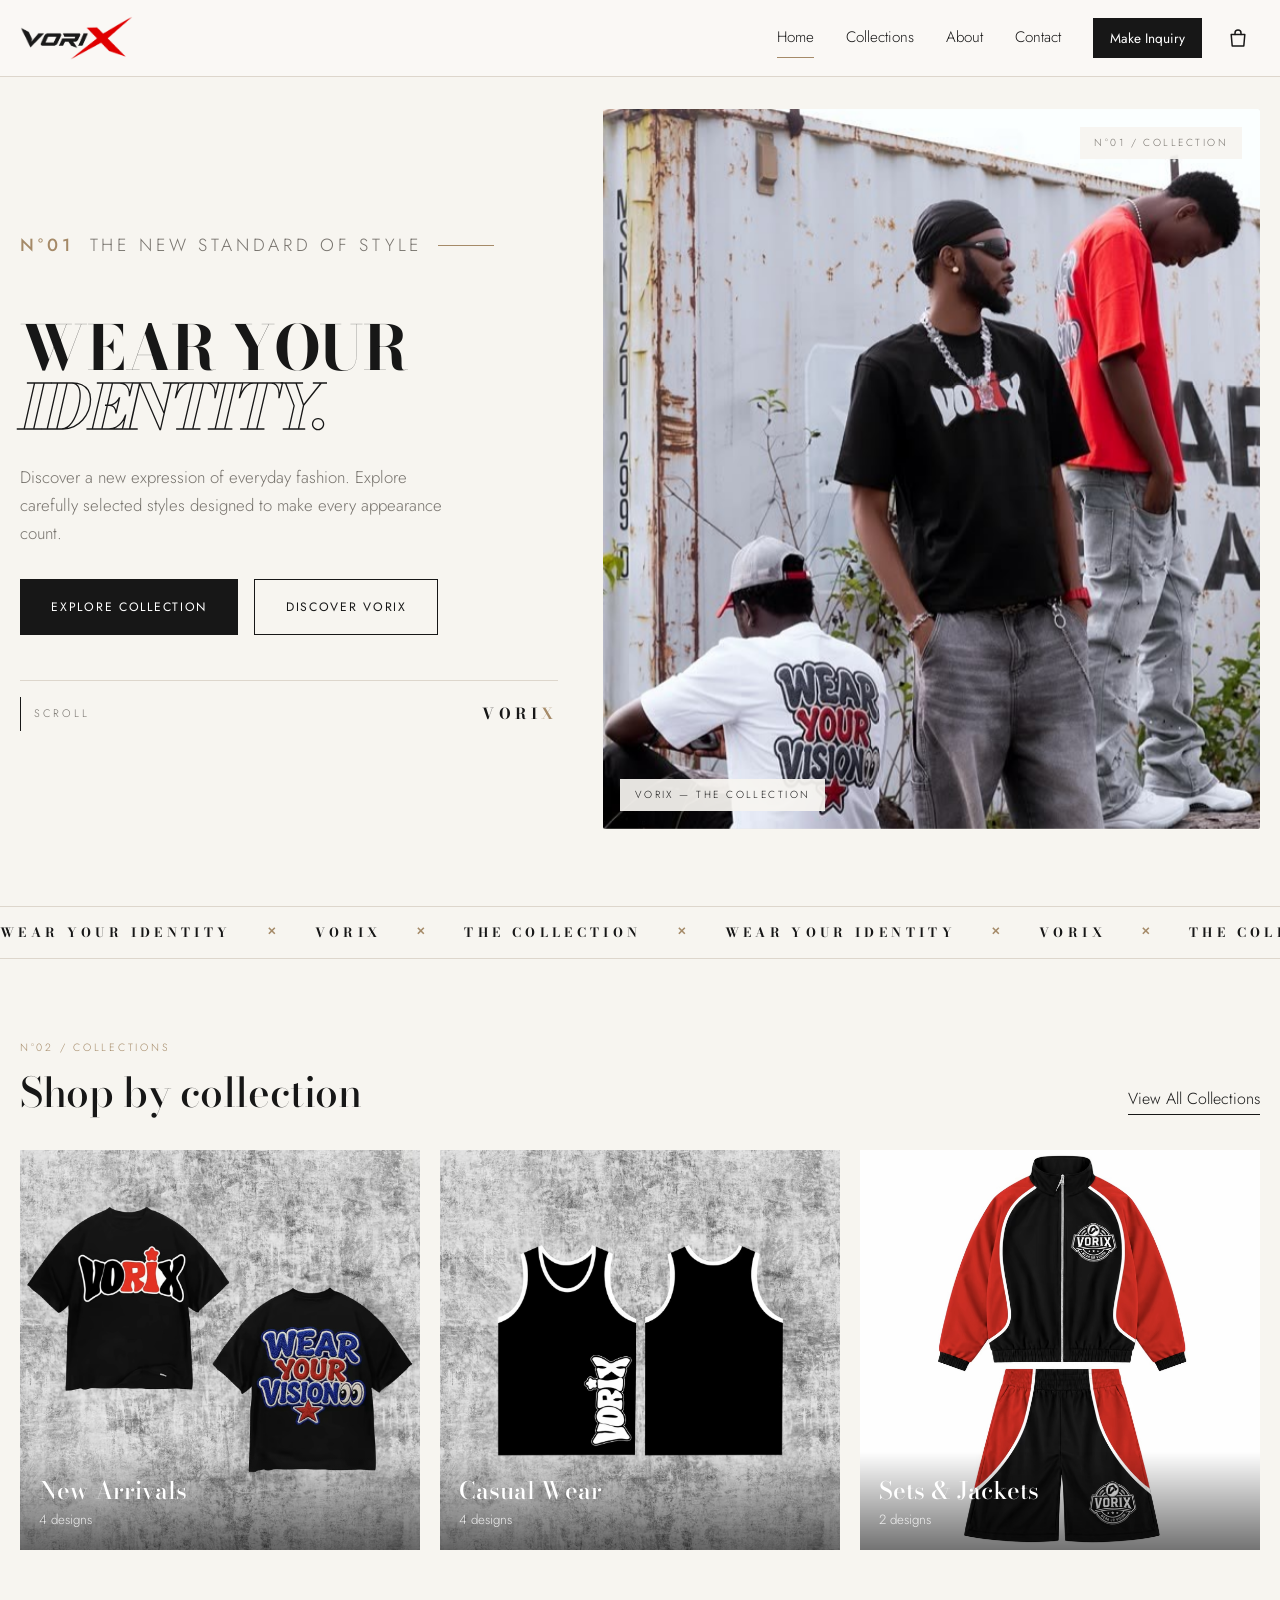
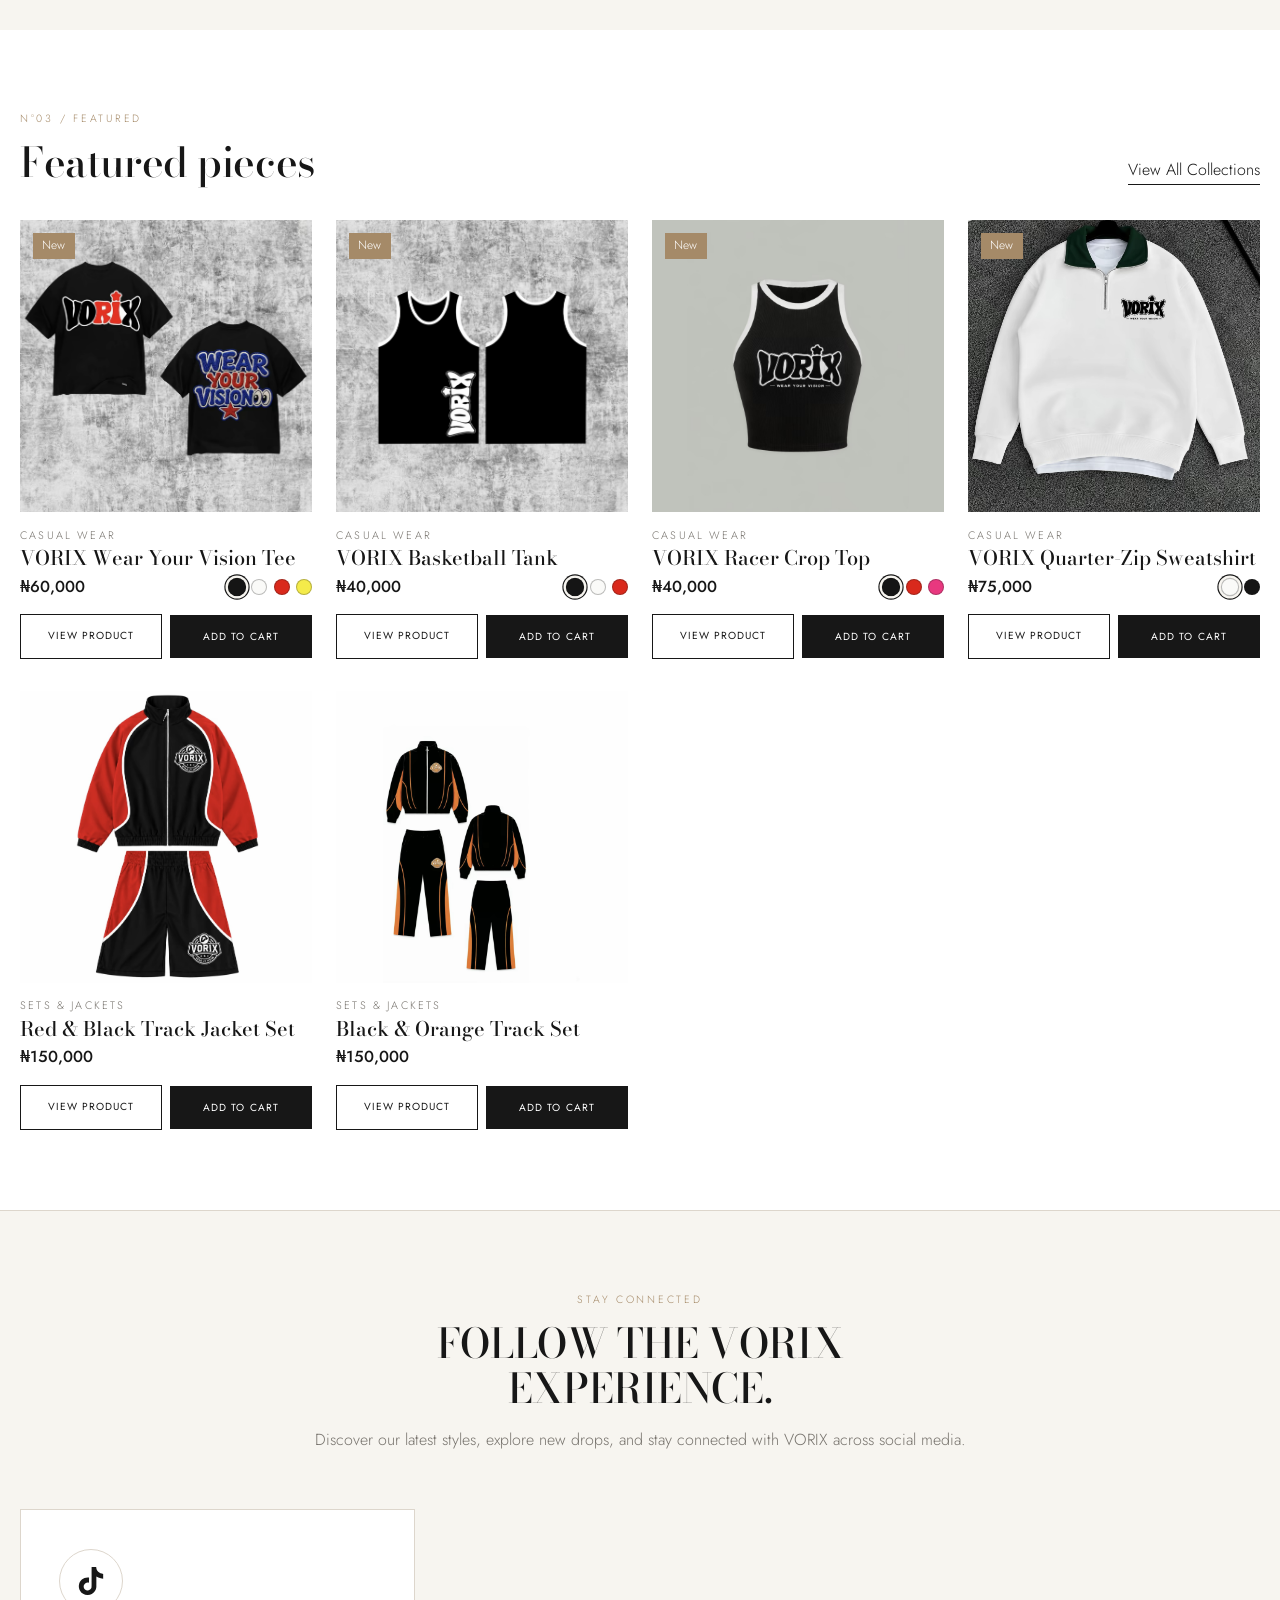
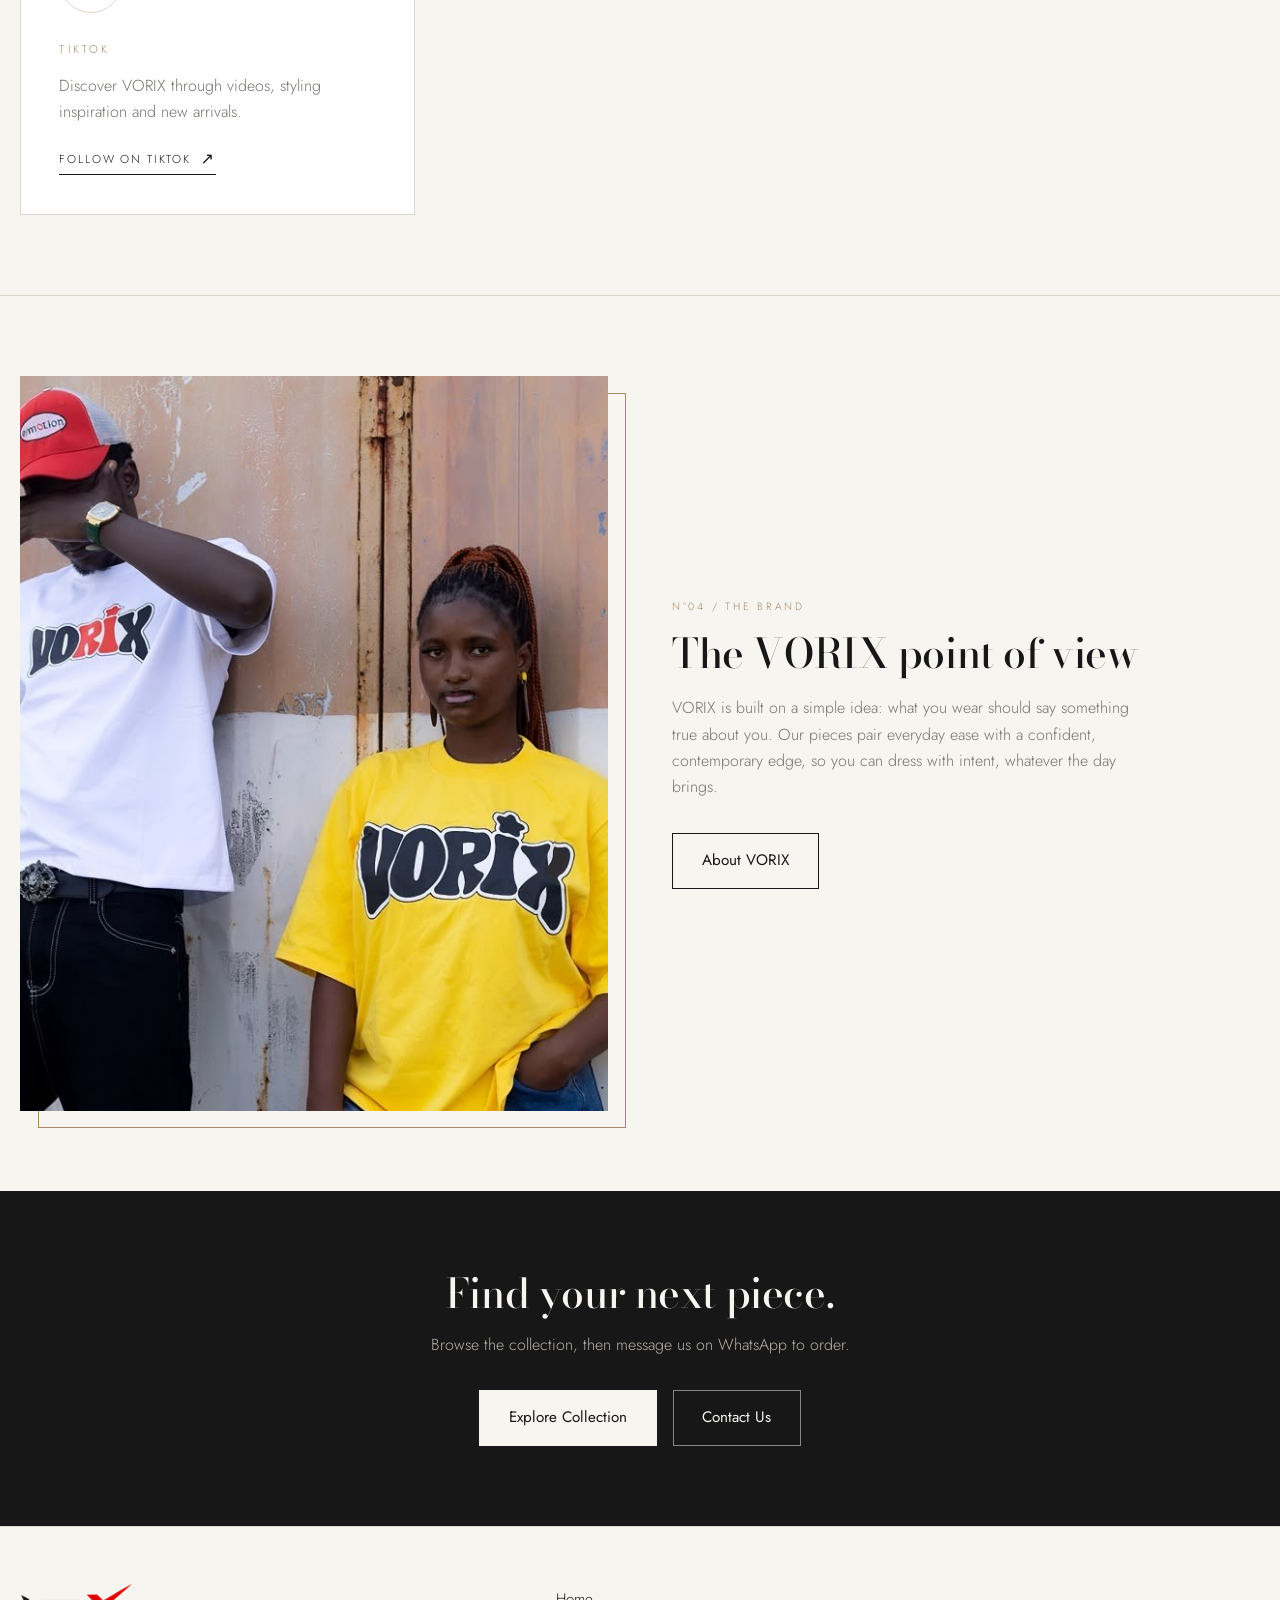
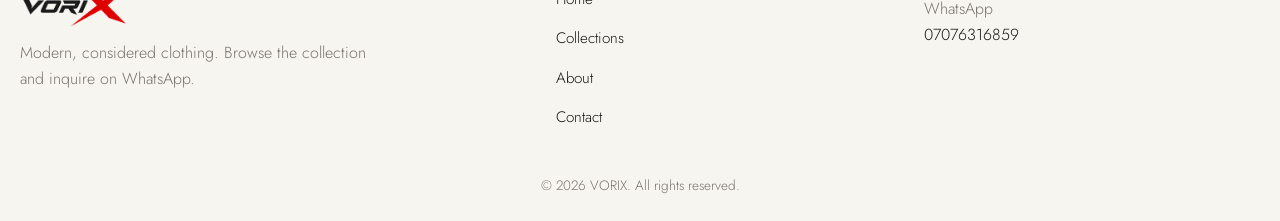
==== commit 281e0e14: "Add files via upload" ====
--- a/index.html
+++ b/index.html
@@ -67,24 +67,29 @@
   <div class="soc-head reveal"><span class="eyebrow">STAY CONNECTED</span><h2 id="social-title">FOLLOW THE VORIX EXPERIENCE.</h2>
     <p>Discover our latest styles, explore new drops, and stay connected with VORIX across social media.</p></div>
   <div class="soc-grid">
+   <!--
     <a class="soc-card reveal" data-social="instagram" href="https://www.instagram.com/" target="_blank" rel="noopener noreferrer" aria-label="Follow VORIX on Instagram, opens in a new tab">
       <span class="soc-icon"><svg viewBox="0 0 24 24" width="30" height="30" fill="none" stroke="currentColor" stroke-width="1.6" stroke-linecap="round" stroke-linejoin="round" aria-hidden="true" focusable="false"><rect x="3" y="3" width="18" height="18" rx="5"/><circle cx="12" cy="12" r="4.2"/><circle cx="17.4" cy="6.6" r="1.1" fill="currentColor" stroke="none"/></svg></span>
       <span class="soc-name">INSTAGRAM</span>
       <span class="soc-text">Explore our latest looks, collections and fashion inspiration.</span>
       <span class="soc-cta">Follow on Instagram <b aria-hidden="true">&#8599;</b></span>
     </a>
-    <a class="soc-card reveal" data-social="tiktok" href="https://www.tiktok.com/" target="_blank" rel="noopener noreferrer" aria-label="Follow VORIX on TikTok, opens in a new tab">
+
+  -->
+    <a class="soc-card reveal" data-social="tiktok" href="https://www.tiktok.com/@vorix524?_r=1&_t=ZS-9BJQ7GdokiL" target="_blank" rel="noopener noreferrer" aria-label="Follow VORIX on TikTok, opens in a new tab">
       <span class="soc-icon"><svg viewBox="0 0 24 24" width="28" height="28" fill="currentColor" aria-hidden="true" focusable="false"><path d="M12.53.02c1.31-.02 2.61-.01 3.91-.02.08 1.53.63 3.09 1.75 4.17 1.12 1.11 2.7 1.62 4.24 1.79v4.03c-1.44-.05-2.89-.35-4.2-.97-.57-.26-1.1-.59-1.62-.93-.01 2.92.01 5.84-.02 8.75-.08 1.4-.54 2.79-1.35 3.94-1.31 1.92-3.58 3.17-5.91 3.21-1.43.08-2.86-.31-4.08-1.03-2.02-1.19-3.44-3.37-3.65-5.71-.02-.5-.03-1-.01-1.49.18-1.9 1.12-3.72 2.58-4.96 1.66-1.44 3.98-2.13 6.15-1.72.02 1.48-.04 2.96-.04 4.44-.99-.32-2.15-.23-3.02.37-.63.41-1.11 1.04-1.36 1.75-.21.51-.15 1.07-.14 1.61.24 1.64 1.82 3.02 3.5 2.87 1.12-.01 2.19-.66 2.77-1.61.19-.33.4-.67.41-1.06.1-1.79.06-3.57.07-5.36.01-4.03-.01-8.05.02-12.07z"/></svg></span>
       <span class="soc-name">TIKTOK</span>
       <span class="soc-text">Discover VORIX through videos, styling inspiration and new arrivals.</span>
       <span class="soc-cta">Follow on TikTok <b aria-hidden="true">&#8599;</b></span>
     </a>
+    <!--
     <a class="soc-card reveal" data-social="facebook" href="https://www.facebook.com/" target="_blank" rel="noopener noreferrer" aria-label="Follow VORIX on Facebook, opens in a new tab">
       <span class="soc-icon"><svg viewBox="0 0 24 24" width="28" height="28" fill="currentColor" aria-hidden="true" focusable="false"><path d="M13.5 22v-8.2h2.8l.5-3.3h-3.3V8.4c0-.95.4-1.7 1.8-1.7h1.6V3.8c-.3 0-1.3-.15-2.5-.15-2.6 0-4.3 1.6-4.3 4.4v2.45H7.3v3.3h2.8V22h3.4z"/></svg></span>
       <span class="soc-name">FACEBOOK</span>
       <span class="soc-text">Stay updated with VORIX news, collections and announcements.</span>
       <span class="soc-cta">Follow on Facebook <b aria-hidden="true">&#8599;</b></span>
     </a>
+  -->
   </div>
 </div></section>
 <section class="section"><div class="container editorial">
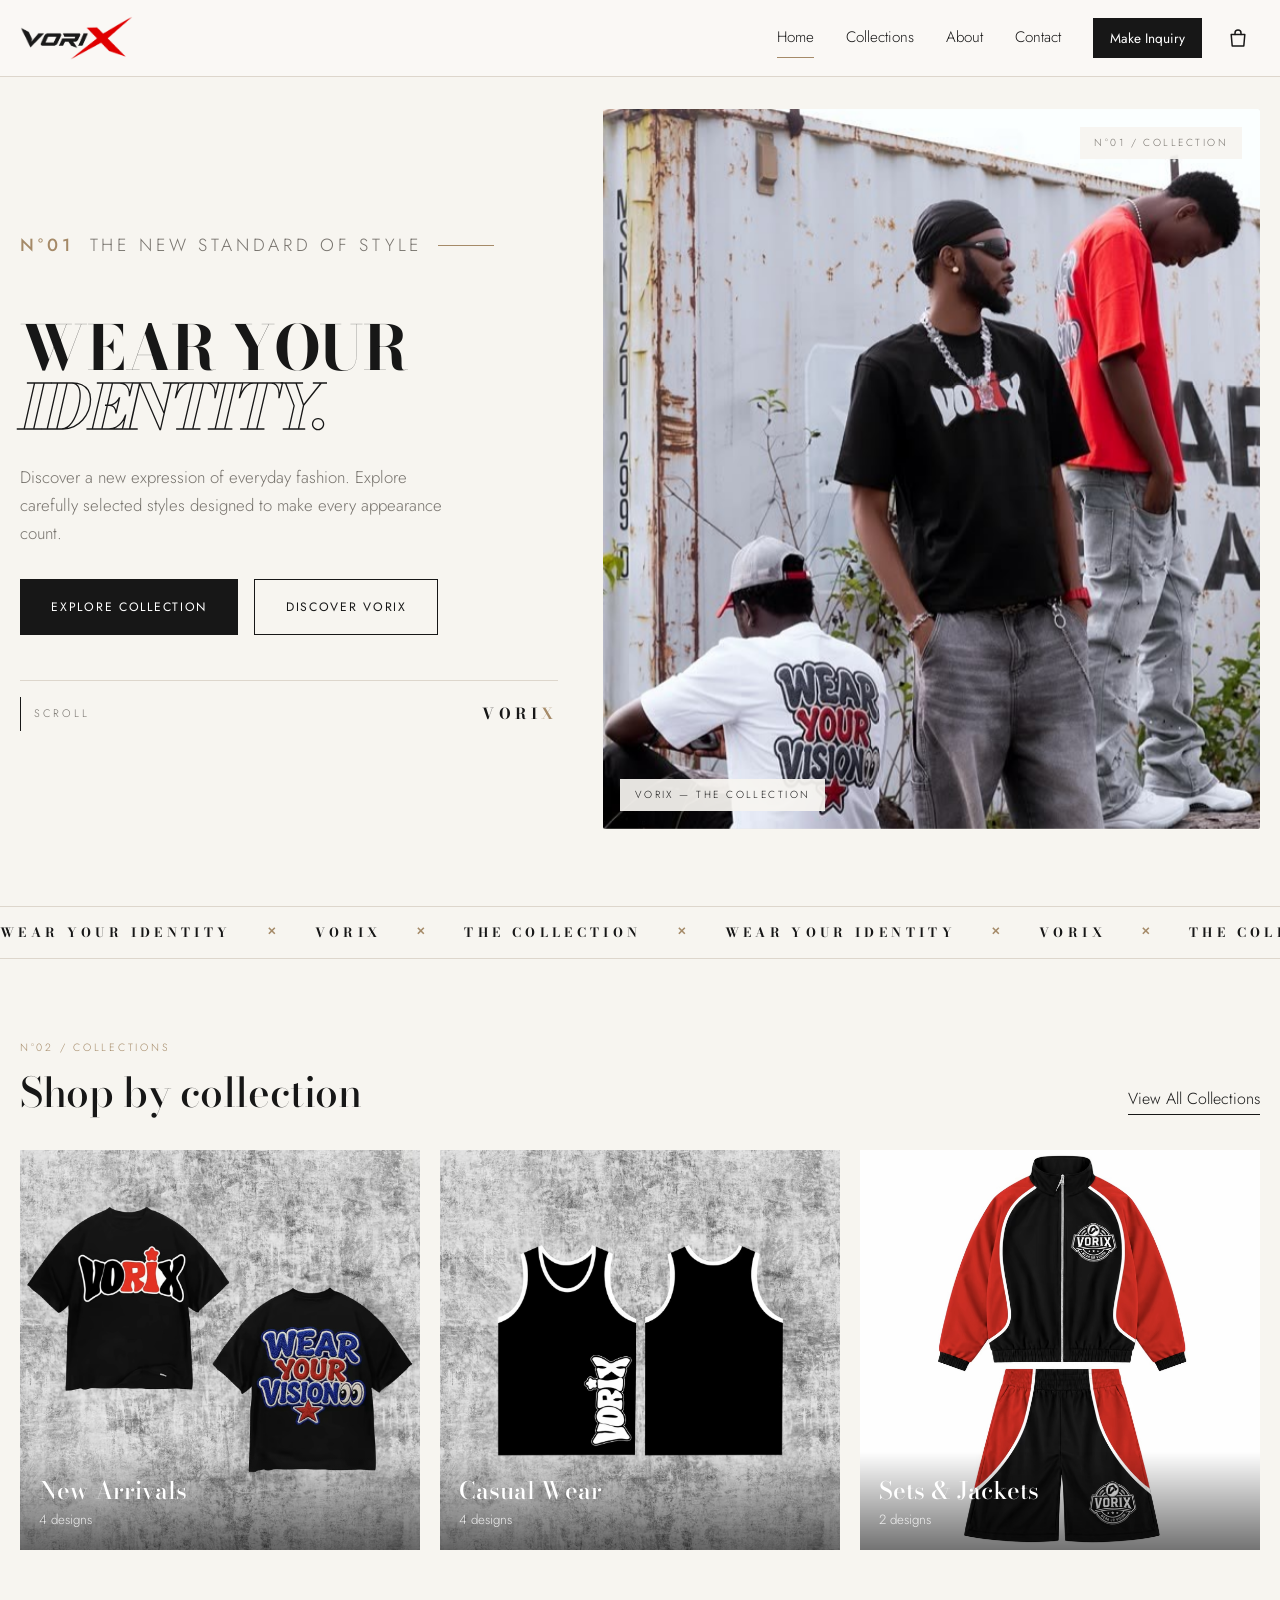
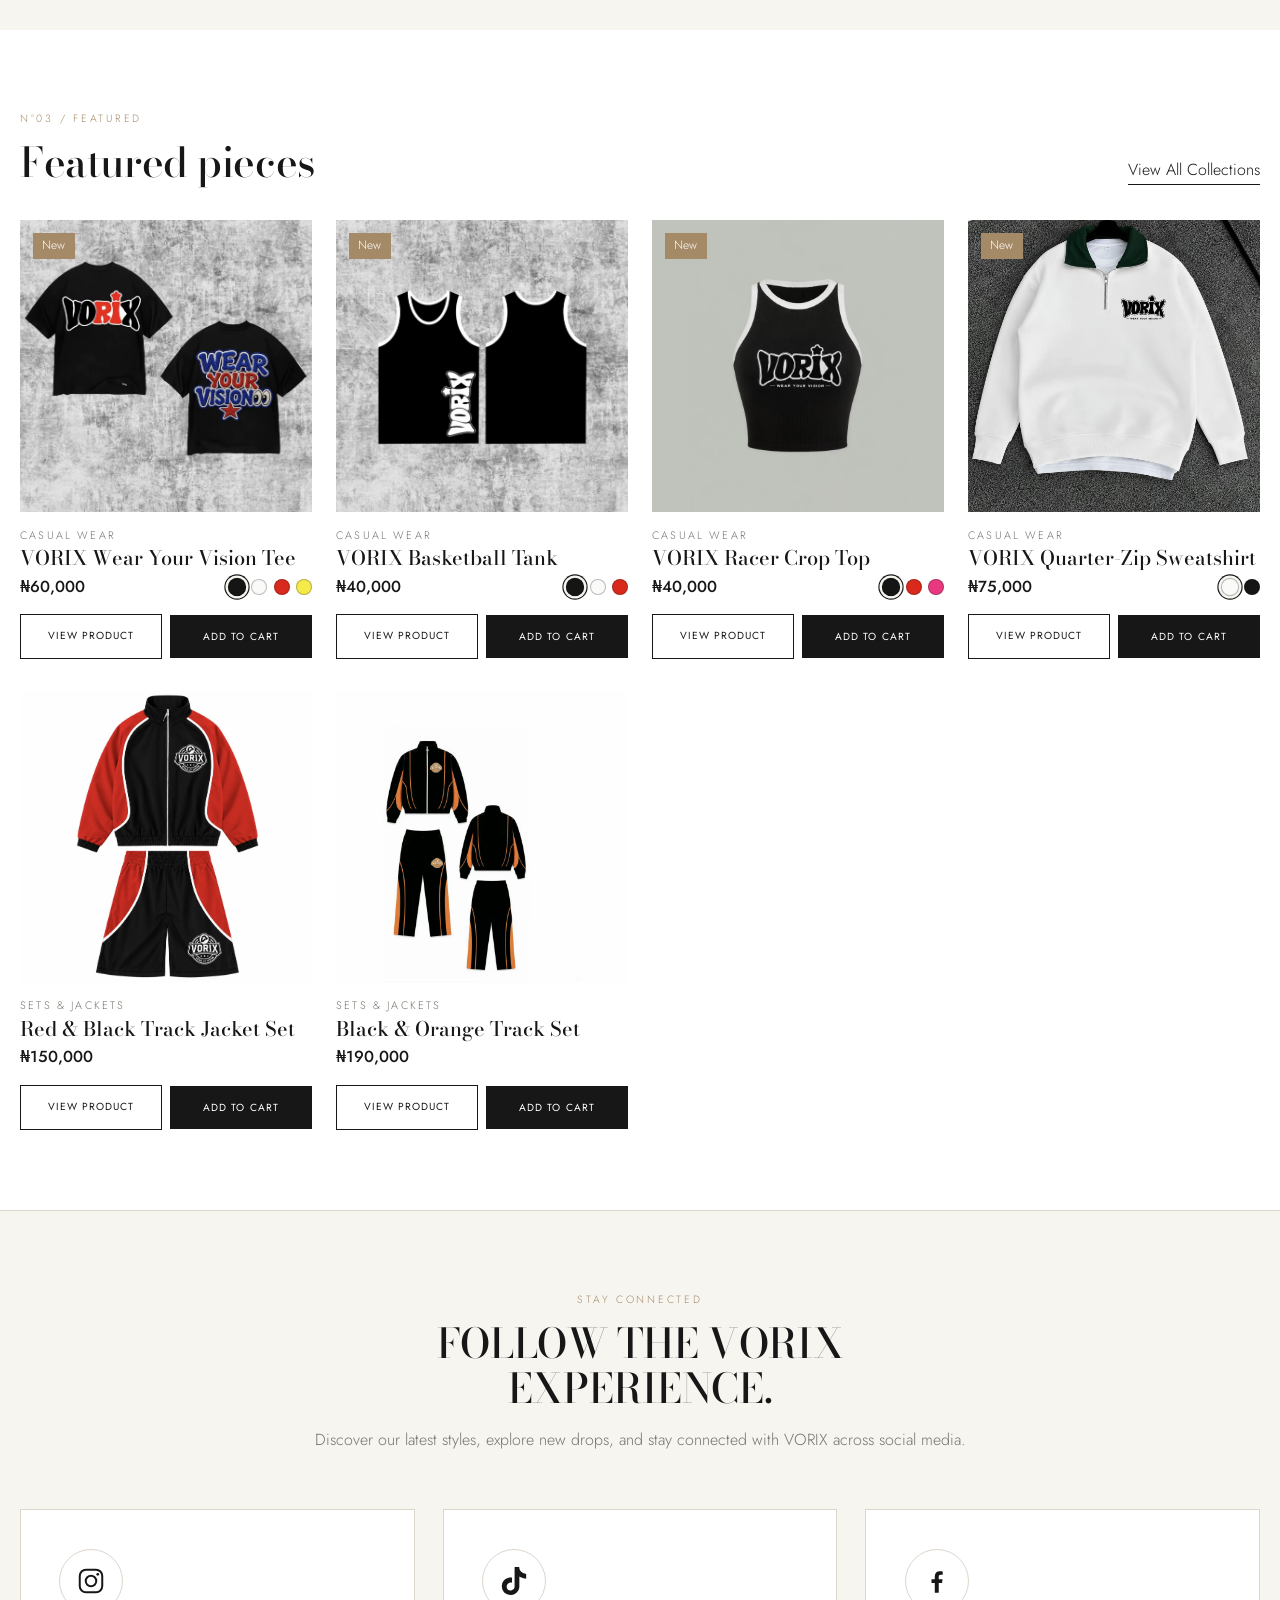
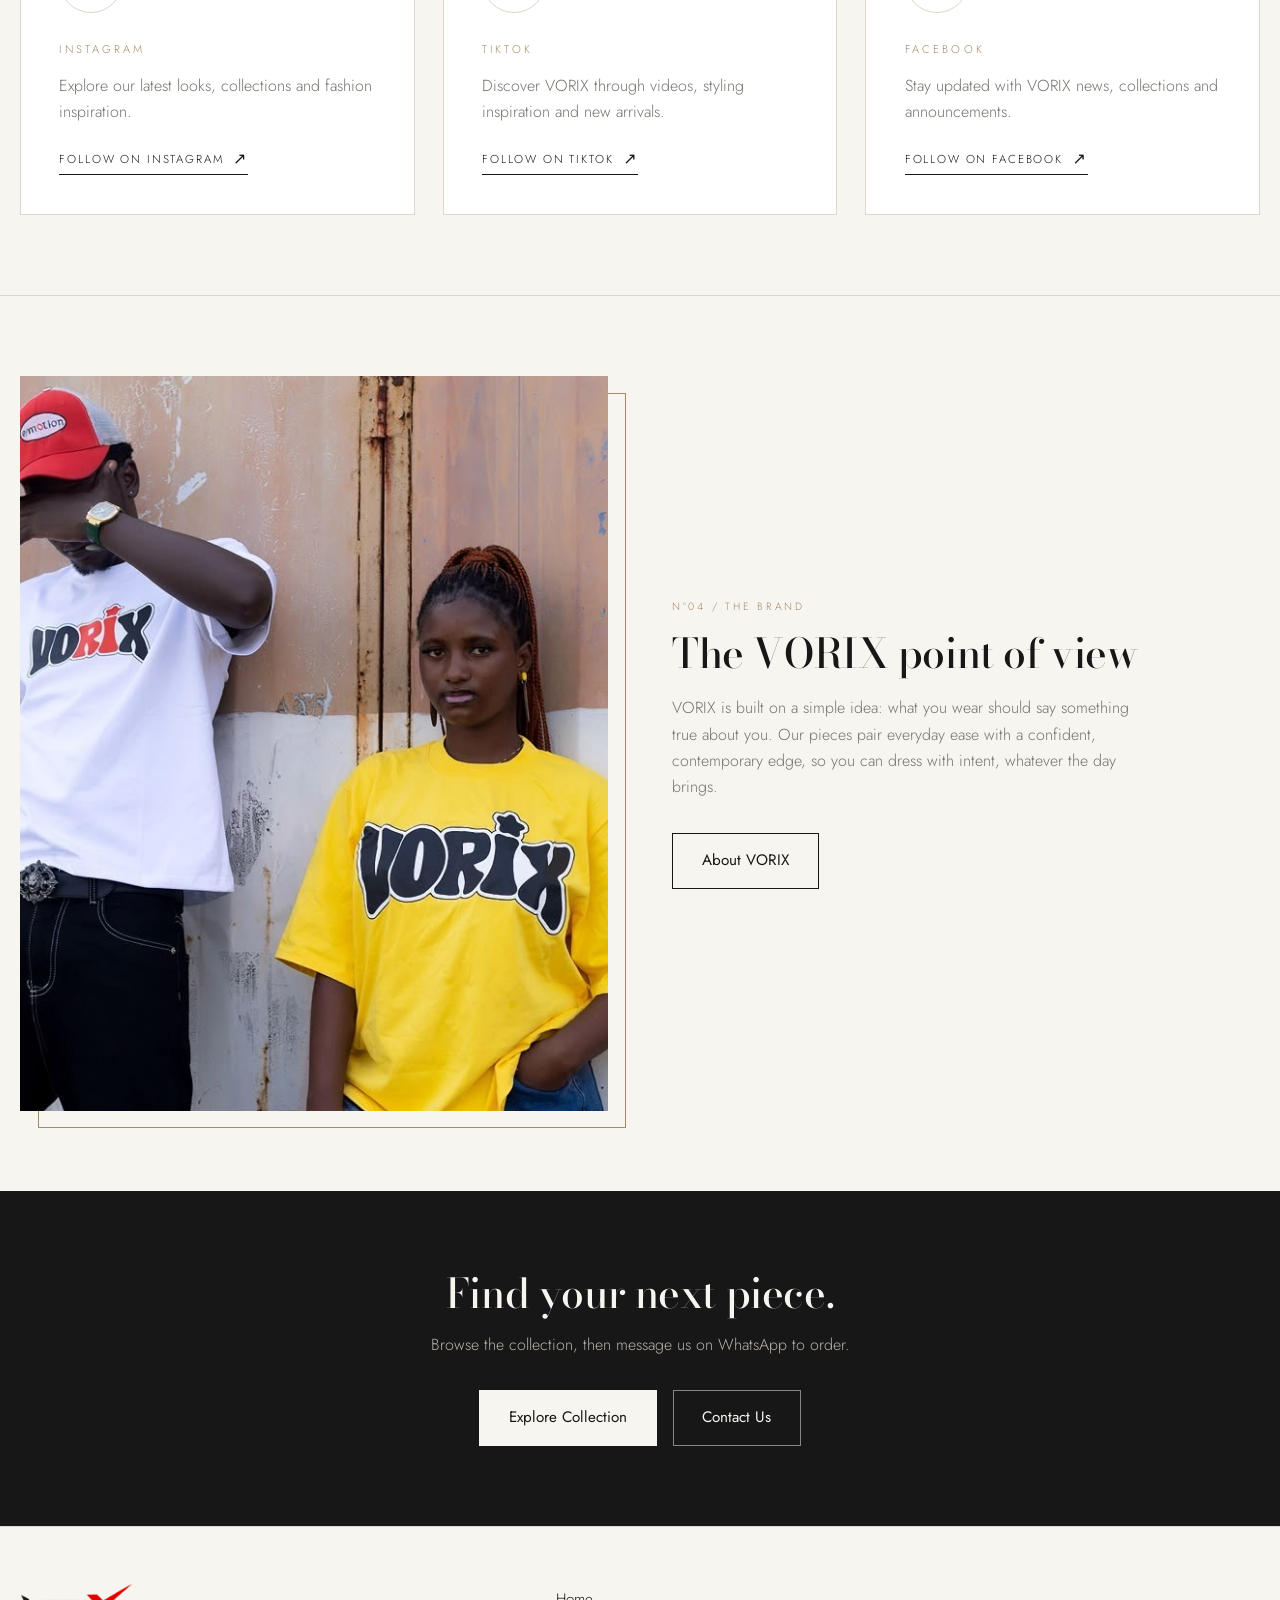
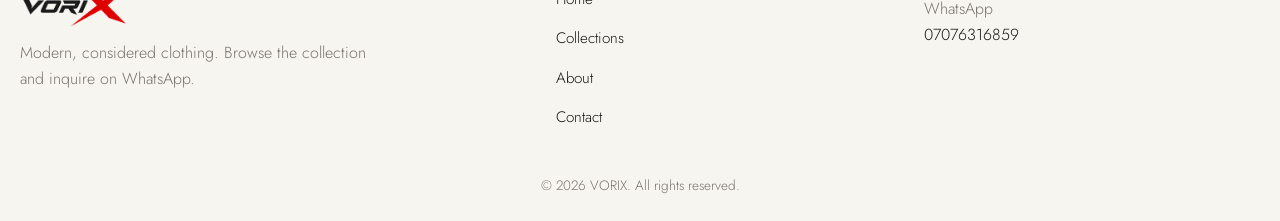
==== commit 9aabbf7a: "Add files via upload" ====
--- a/index.html
+++ b/index.html
@@ -67,29 +67,24 @@
   <div class="soc-head reveal"><span class="eyebrow">STAY CONNECTED</span><h2 id="social-title">FOLLOW THE VORIX EXPERIENCE.</h2>
     <p>Discover our latest styles, explore new drops, and stay connected with VORIX across social media.</p></div>
   <div class="soc-grid">
-   <!--
     <a class="soc-card reveal" data-social="instagram" href="https://www.instagram.com/" target="_blank" rel="noopener noreferrer" aria-label="Follow VORIX on Instagram, opens in a new tab">
       <span class="soc-icon"><svg viewBox="0 0 24 24" width="30" height="30" fill="none" stroke="currentColor" stroke-width="1.6" stroke-linecap="round" stroke-linejoin="round" aria-hidden="true" focusable="false"><rect x="3" y="3" width="18" height="18" rx="5"/><circle cx="12" cy="12" r="4.2"/><circle cx="17.4" cy="6.6" r="1.1" fill="currentColor" stroke="none"/></svg></span>
       <span class="soc-name">INSTAGRAM</span>
       <span class="soc-text">Explore our latest looks, collections and fashion inspiration.</span>
       <span class="soc-cta">Follow on Instagram <b aria-hidden="true">&#8599;</b></span>
     </a>
-
-  -->
-    <a class="soc-card reveal" data-social="tiktok" href="https://www.tiktok.com/@vorix524?_r=1&_t=ZS-9BJQ7GdokiL" target="_blank" rel="noopener noreferrer" aria-label="Follow VORIX on TikTok, opens in a new tab">
+    <a class="soc-card reveal" data-social="tiktok" href="https://www.tiktok.com/" target="_blank" rel="noopener noreferrer" aria-label="Follow VORIX on TikTok, opens in a new tab">
       <span class="soc-icon"><svg viewBox="0 0 24 24" width="28" height="28" fill="currentColor" aria-hidden="true" focusable="false"><path d="M12.53.02c1.31-.02 2.61-.01 3.91-.02.08 1.53.63 3.09 1.75 4.17 1.12 1.11 2.7 1.62 4.24 1.79v4.03c-1.44-.05-2.89-.35-4.2-.97-.57-.26-1.1-.59-1.62-.93-.01 2.92.01 5.84-.02 8.75-.08 1.4-.54 2.79-1.35 3.94-1.31 1.92-3.58 3.17-5.91 3.21-1.43.08-2.86-.31-4.08-1.03-2.02-1.19-3.44-3.37-3.65-5.71-.02-.5-.03-1-.01-1.49.18-1.9 1.12-3.72 2.58-4.96 1.66-1.44 3.98-2.13 6.15-1.72.02 1.48-.04 2.96-.04 4.44-.99-.32-2.15-.23-3.02.37-.63.41-1.11 1.04-1.36 1.75-.21.51-.15 1.07-.14 1.61.24 1.64 1.82 3.02 3.5 2.87 1.12-.01 2.19-.66 2.77-1.61.19-.33.4-.67.41-1.06.1-1.79.06-3.57.07-5.36.01-4.03-.01-8.05.02-12.07z"/></svg></span>
       <span class="soc-name">TIKTOK</span>
       <span class="soc-text">Discover VORIX through videos, styling inspiration and new arrivals.</span>
       <span class="soc-cta">Follow on TikTok <b aria-hidden="true">&#8599;</b></span>
     </a>
-    <!--
     <a class="soc-card reveal" data-social="facebook" href="https://www.facebook.com/" target="_blank" rel="noopener noreferrer" aria-label="Follow VORIX on Facebook, opens in a new tab">
       <span class="soc-icon"><svg viewBox="0 0 24 24" width="28" height="28" fill="currentColor" aria-hidden="true" focusable="false"><path d="M13.5 22v-8.2h2.8l.5-3.3h-3.3V8.4c0-.95.4-1.7 1.8-1.7h1.6V3.8c-.3 0-1.3-.15-2.5-.15-2.6 0-4.3 1.6-4.3 4.4v2.45H7.3v3.3h2.8V22h3.4z"/></svg></span>
       <span class="soc-name">FACEBOOK</span>
       <span class="soc-text">Stay updated with VORIX news, collections and announcements.</span>
       <span class="soc-cta">Follow on Facebook <b aria-hidden="true">&#8599;</b></span>
     </a>
-  -->
   </div>
 </div></section>
 <section class="section"><div class="container editorial">
@@ -111,6 +106,8 @@
   <p class="copy">© <span class="year"></span> VORIX. All rights reserved.</p>
 </footer>
 <script src="js/products.js"></script>
+<script src="js/supabase-config.js"></script>
+<script src="js/store-sync.js"></script>
 <script src="js/main.js"></script>
 
 </body>
--- a/css/style.css
+++ b/css/style.css
@@ -205,3 +205,7 @@
 .qa button:hover,.qa button:focus-visible{background:var(--ink);color:#fff;border-color:var(--ink)}
 @media(prefers-reduced-motion:reduce){#toast{transition:none}.cart-badge.bump,.qa{animation:none}}
 @media(max-width:820px){body.lock #toast{bottom:12.6rem}}
+
+.was{color:var(--stone);font-weight:300;font-size:.82em;margin-left:.4rem}
+.tag.out{background:var(--ink);color:#fff}
+.is-off{pointer-events:none;opacity:.35}
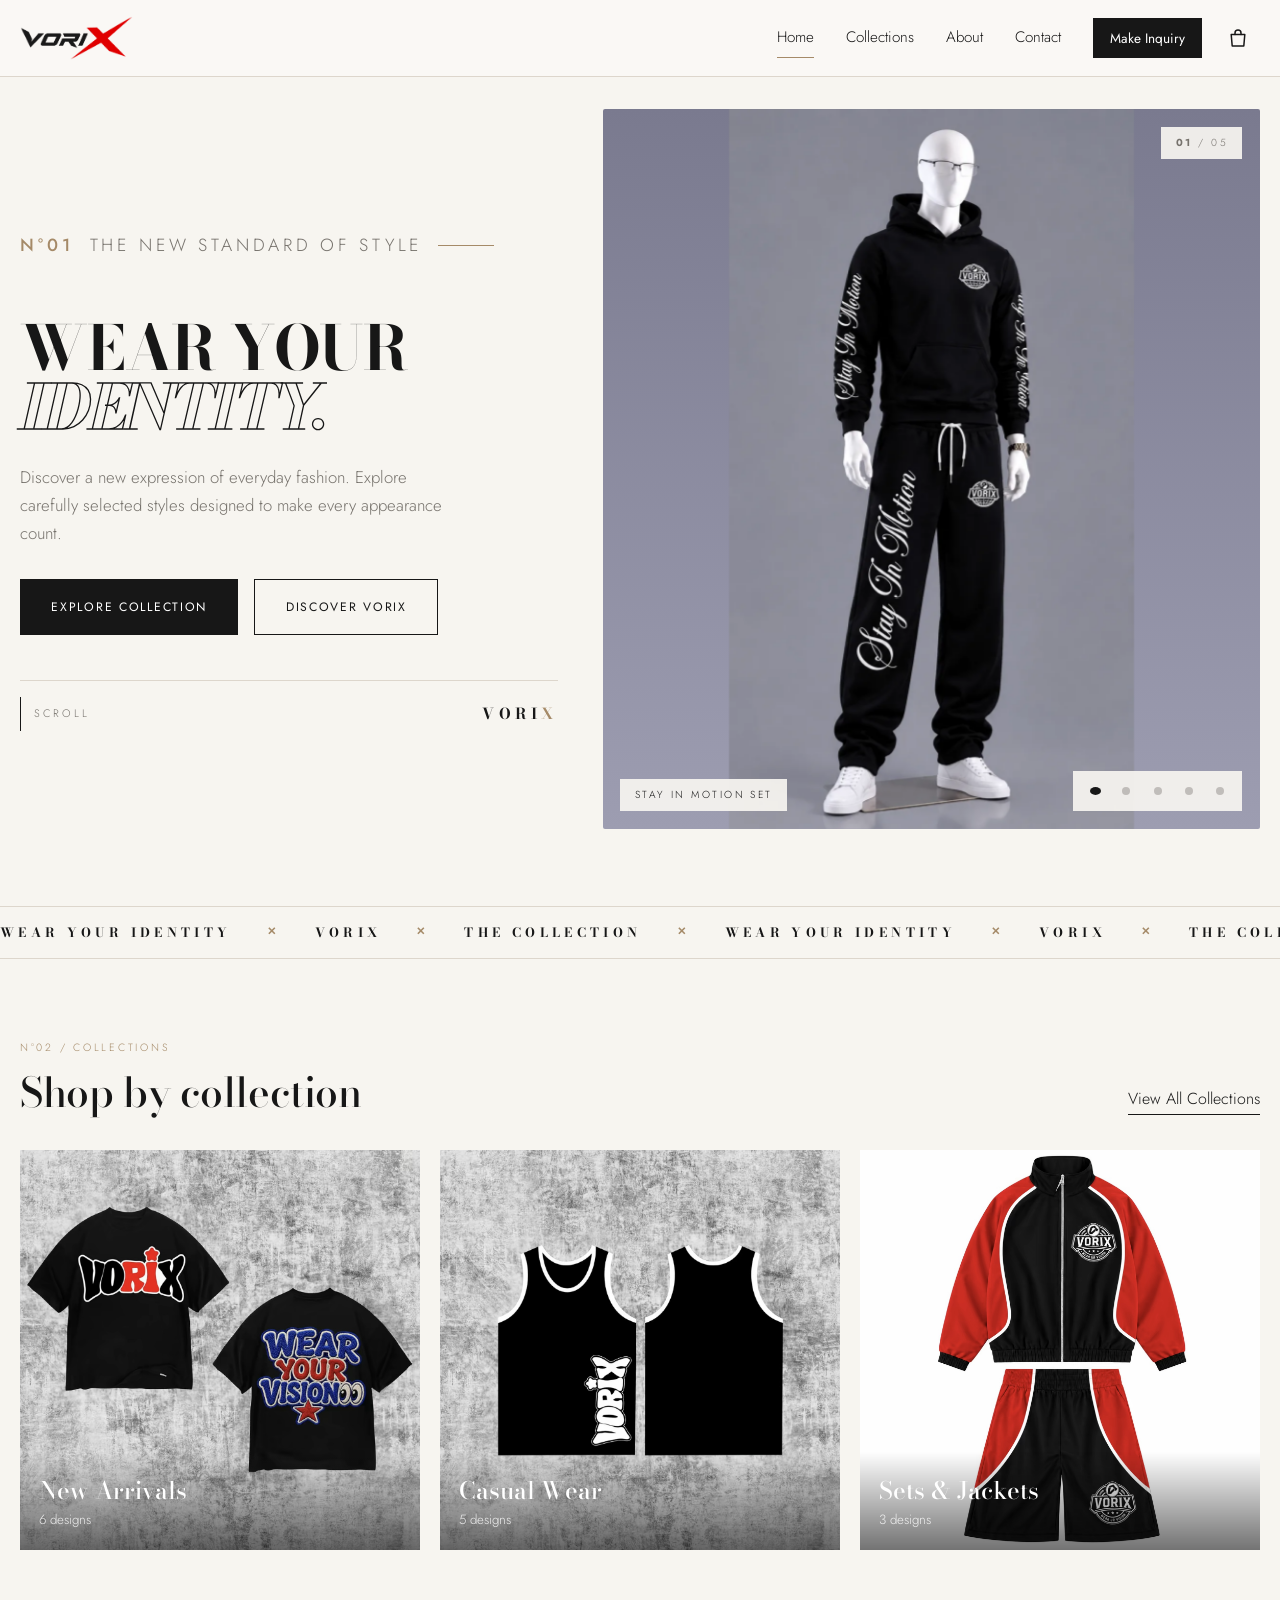
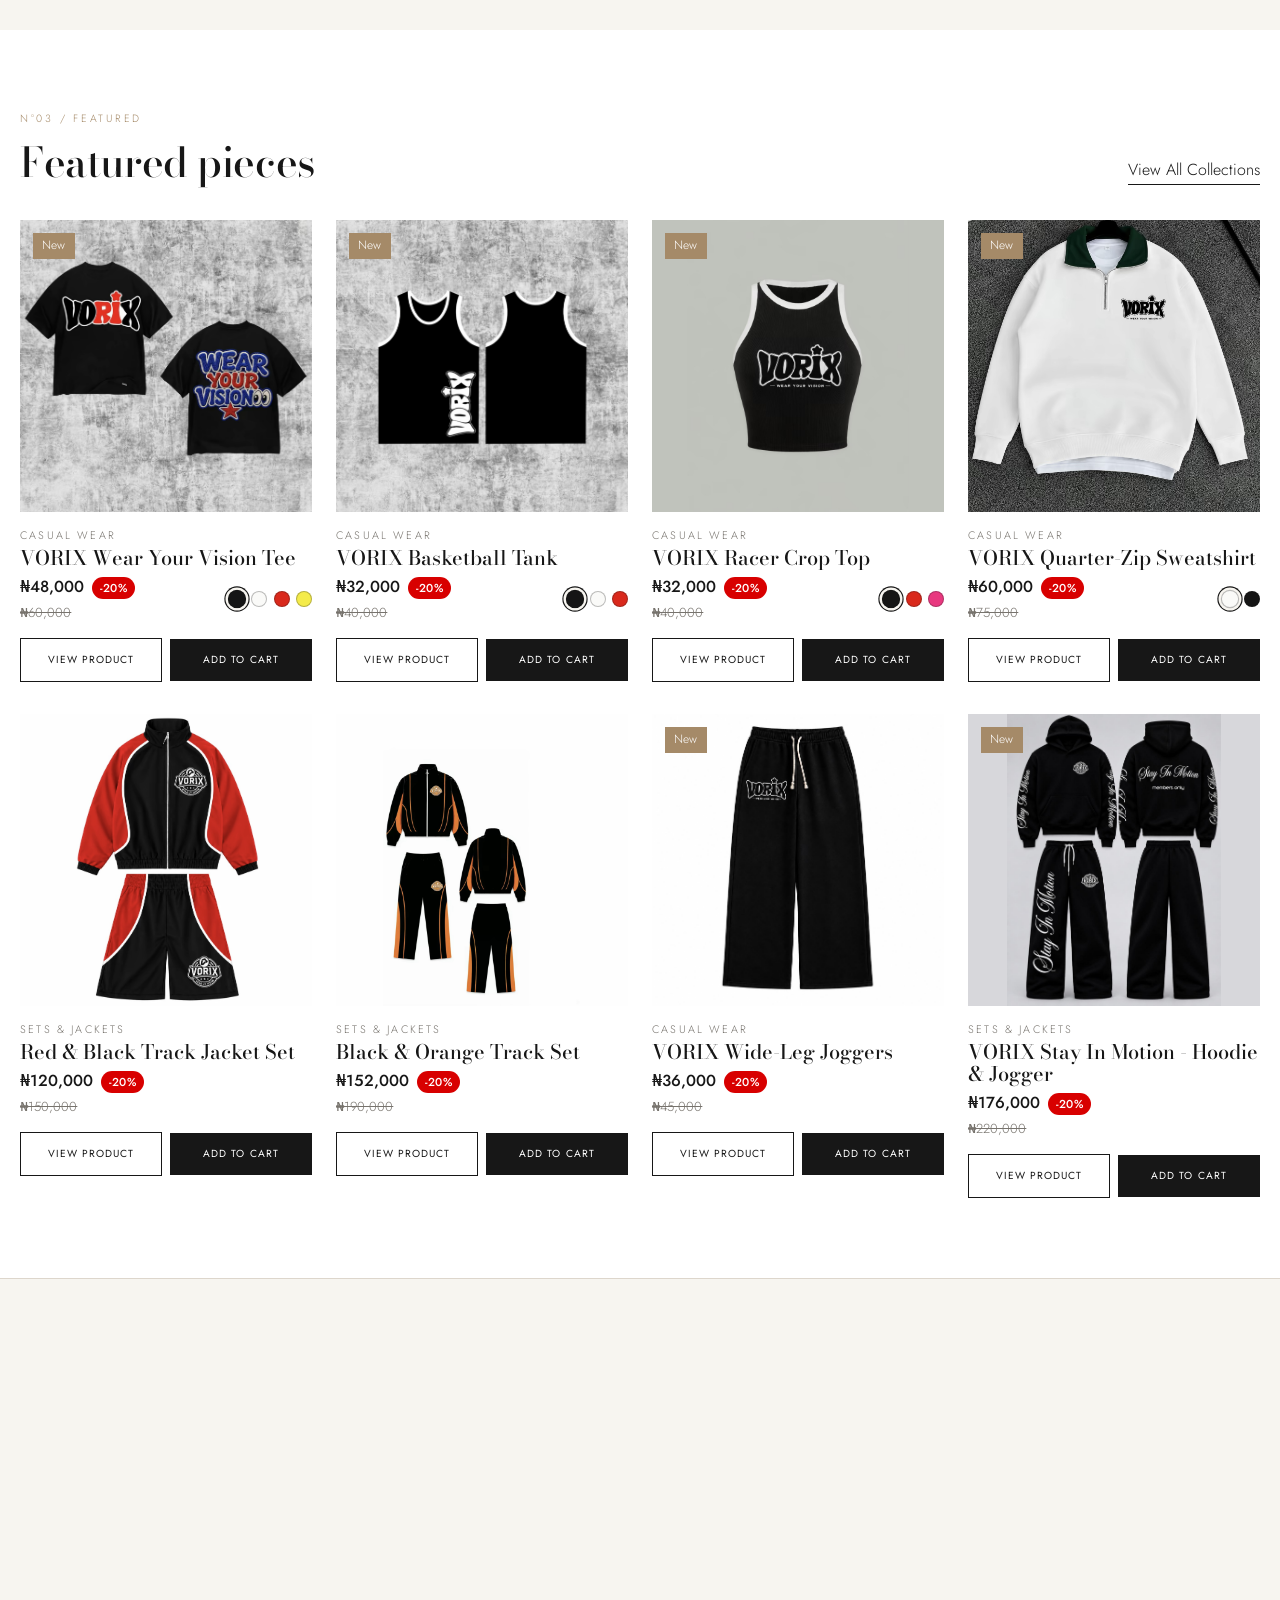
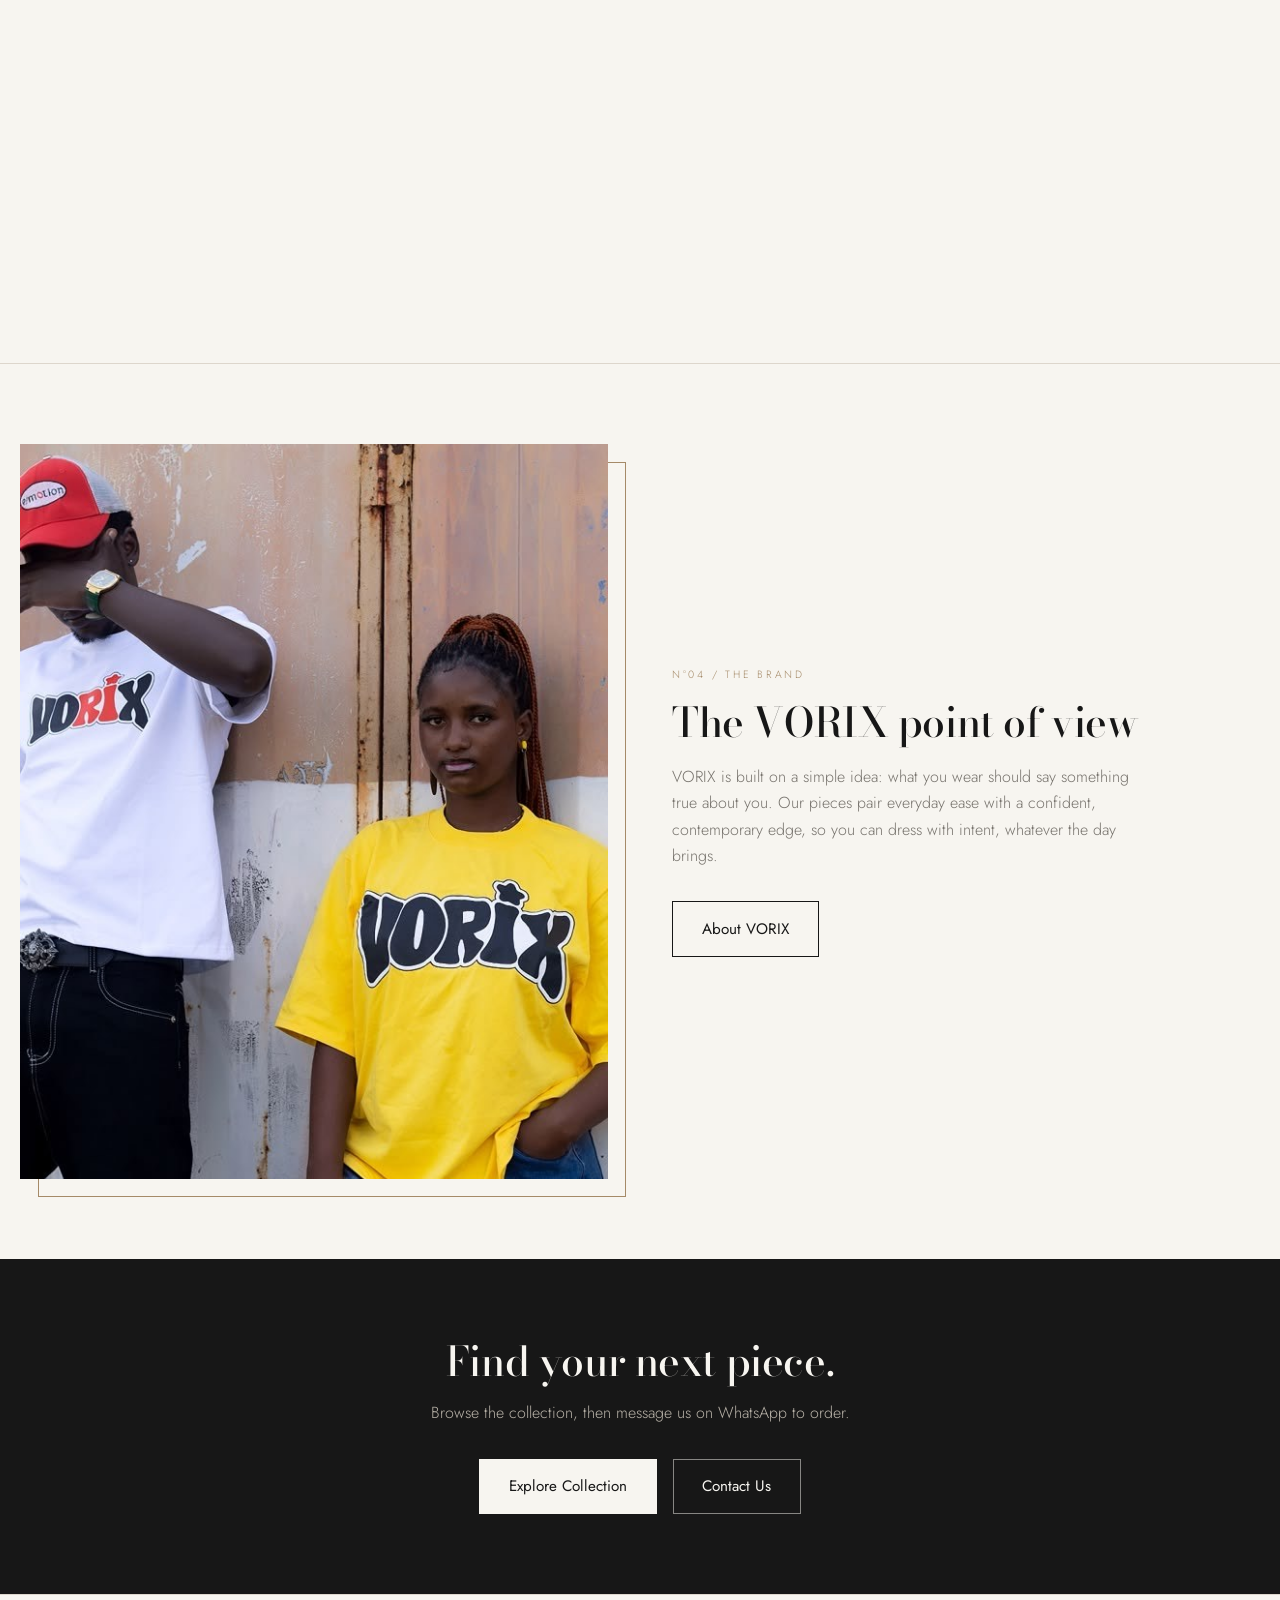
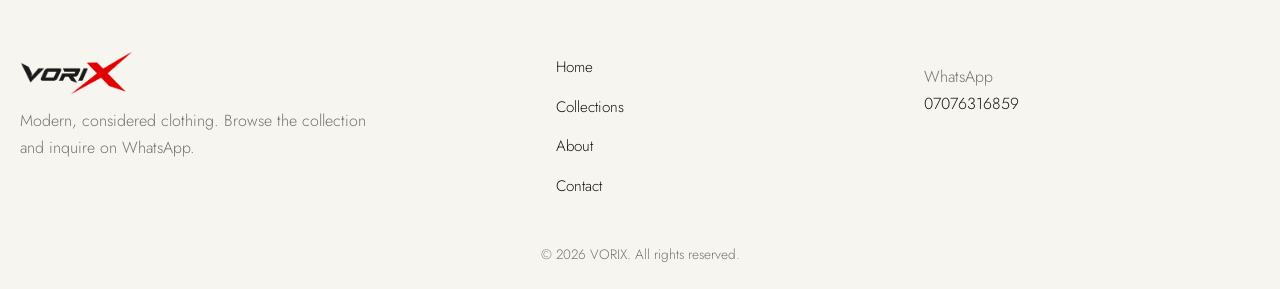
==== commit 7525be70: "Add files via upload" ====
--- a/index.html
+++ b/index.html
@@ -8,7 +8,7 @@
 <meta property="og:title" content="VORIX | Modern Fashion">
 <meta property="og:description" content="VORIX is a modern fashion label. Explore the collection and inquire on WhatsApp.">
 <meta property="og:type" content="website">
-<meta property="og:image" content="assets/images/hero.jpg">
+<meta property="og:image" content="assets/images/mannequin/look-1.webp">
 <link rel="icon" href="assets/icons/favicon.png">
 <link rel="preconnect" href="https://fonts.googleapis.com">
 <link rel="preconnect" href="https://fonts.gstatic.com" crossorigin>
@@ -38,6 +38,7 @@
   </div>
 </header>
 <main id="main">
+<div class="hero-track" id="heroTrack">
 <section class="hero">
   <div class="hero-grid">
     <div class="hero-text">
@@ -47,13 +48,19 @@
       <div class="btn-row"><a class="btn" href="collections.html">Explore Collection</a><a class="btn btn-ghost" href="about.html">Discover VORIX</a></div>
       <div class="hero-foot"><a class="scroll" href="#shop" aria-label="Scroll to collections"><i></i>Scroll</a><span class="sig">VORI<b>X</b></span></div>
     </div>
-    <figure class="hero-photo">
-      <img src="assets/images/hero.jpg" alt="VORIX campaign: three models in black, white and red graphic tees in front of a shipping container" onerror="imgFallback(this)">
-      <span class="idx">N°01 / Collection</span>
-      <figcaption>VORIX — The Collection</figcaption>
+    <figure class="hero-photo" id="looks">
+      <img class="look is-active" src="assets/images/mannequin/look-1.webp" alt="Black hoodie and joggers with Stay In Motion script" width="941" height="1671" data-name="Stay In Motion set" decoding="async" fetchpriority="high" onerror="imgFallback(this)">
+      <img class="look" src="assets/images/mannequin/look-2.webp" alt="Black velour track set with orange panels" width="941" height="1671" data-name="Velour track set" decoding="async" loading="lazy" onerror="imgFallback(this)">
+      <img class="look" src="assets/images/mannequin/look-3.webp" alt="Black ribbed tank with VORIX print and baggy black jeans" width="941" height="1671" data-name="Ribbed tank and baggy jeans" decoding="async" loading="lazy" onerror="imgFallback(this)">
+      <img class="look" src="assets/images/mannequin/look-4.webp" alt="Red and black track jacket with matching shorts" width="941" height="1671" data-name="Track jacket and shorts" decoding="async" loading="lazy" onerror="imgFallback(this)">
+      <img class="look" src="assets/images/mannequin/look-5.webp" alt="White quarter-zip sweatshirt with green collar and black jeans" width="941" height="1671" data-name="Quarter-zip and baggy jeans" decoding="async" loading="lazy" onerror="imgFallback(this)">
+      <span class="idx"><b>01</b> / 05</span>
+      <figcaption>Stay In Motion set</figcaption>
+      <div class="look-dots" role="group" aria-label="Choose a look"><button type="button" aria-label="Show look 1: Stay In Motion set" aria-current="true"></button><button type="button" aria-label="Show look 2: Velour track set"></button><button type="button" aria-label="Show look 3: Ribbed tank and baggy jeans"></button><button type="button" aria-label="Show look 4: Track jacket and shorts"></button><button type="button" aria-label="Show look 5: Quarter-zip and baggy jeans"></button></div>
     </figure>
   </div>
 </section>
+</div>
 <div class="marquee" aria-hidden="true"><div class="track"><span>WEAR YOUR IDENTITY</span><i>✕</i><span>VORIX</span><i>✕</i><span>THE COLLECTION</span><i>✕</i><span>WEAR YOUR IDENTITY</span><i>✕</i><span>VORIX</span><i>✕</i><span>THE COLLECTION</span><i>✕</i><span>WEAR YOUR IDENTITY</span><i>✕</i><span>VORIX</span><i>✕</i><span>THE COLLECTION</span><i>✕</i><span>WEAR YOUR IDENTITY</span><i>✕</i><span>VORIX</span><i>✕</i><span>THE COLLECTION</span><i>✕</i><span>WEAR YOUR IDENTITY</span><i>✕</i><span>VORIX</span><i>✕</i><span>THE COLLECTION</span><i>✕</i><span>WEAR YOUR IDENTITY</span><i>✕</i><span>VORIX</span><i>✕</i><span>THE COLLECTION</span><i>✕</i></div></div>
 <section class="section" id="shop"><div class="container">
   <div class="sec-head reveal"><div><span class="eyebrow">N°02 / Collections</span><h2>Shop by collection</h2></div><a class="link" href="collections.html">View All Collections</a></div>
@@ -109,6 +116,7 @@
 <script src="js/supabase-config.js"></script>
 <script src="js/store-sync.js"></script>
 <script src="js/main.js"></script>
+<script src="js/hero-looks.js"></script>
 
 </body>
 </html>
--- a/css/style.css
+++ b/css/style.css
@@ -206,6 +206,19 @@
 @media(prefers-reduced-motion:reduce){#toast{transition:none}.cart-badge.bump,.qa{animation:none}}
 @media(max-width:820px){body.lock #toast{bottom:12.6rem}}
 
-.was{color:var(--stone);font-weight:300;font-size:.82em;margin-left:.4rem}
+.was{display:block;color:var(--stone);font-weight:300;font-size:.82em;margin-top:.1rem}
+.off{display:inline-block;margin-left:.5rem;padding:.08rem .5rem;border-radius:99px;background:var(--red,#B3261E);color:#fff;font-size:.72rem;font-weight:500;letter-spacing:.04em;vertical-align:middle}
 .tag.out{background:var(--ink);color:#fff}
 .is-off{pointer-events:none;opacity:.35}
+
+/* ===== Hero mannequin: turntable spin between looks ===== */
+.hero-photo{background:linear-gradient(180deg,#7a7a8f 0%,#9d9db1 100%);perspective:1500px;touch-action:pan-y}
+.hero-photo .look{object-fit:contain;object-position:center bottom;opacity:0;animation:none;pointer-events:none;will-change:transform,filter;
+ -webkit-mask-image:linear-gradient(90deg,transparent,#000 18%,#000 82%,transparent);mask-image:linear-gradient(90deg,transparent,#000 18%,#000 82%,transparent)}
+.hero-photo .look.is-active{opacity:1}
+.look-dots{position:absolute;right:1.1rem;bottom:1.1rem;display:flex;gap:.35rem;background:rgba(247,245,240,.93);padding:.45rem .6rem}
+.look-dots button{width:1.6rem;height:1.6rem;border:0;background:none;cursor:pointer;position:relative;padding:0}
+.look-dots button::after{content:"";position:absolute;left:50%;top:50%;width:.5rem;height:.5rem;margin:-.25rem 0 0 -.25rem;border-radius:50%;background:var(--stone);opacity:.4;transition:all .3s}
+.look-dots button[aria-current="true"]::after{background:var(--ink);opacity:1;width:.7rem;margin-left:-.35rem}
+.look-dots button:focus-visible{outline:2px solid var(--ink);outline-offset:1px}
+@media(max-width:820px){.hero-photo{aspect-ratio:3/4}}
